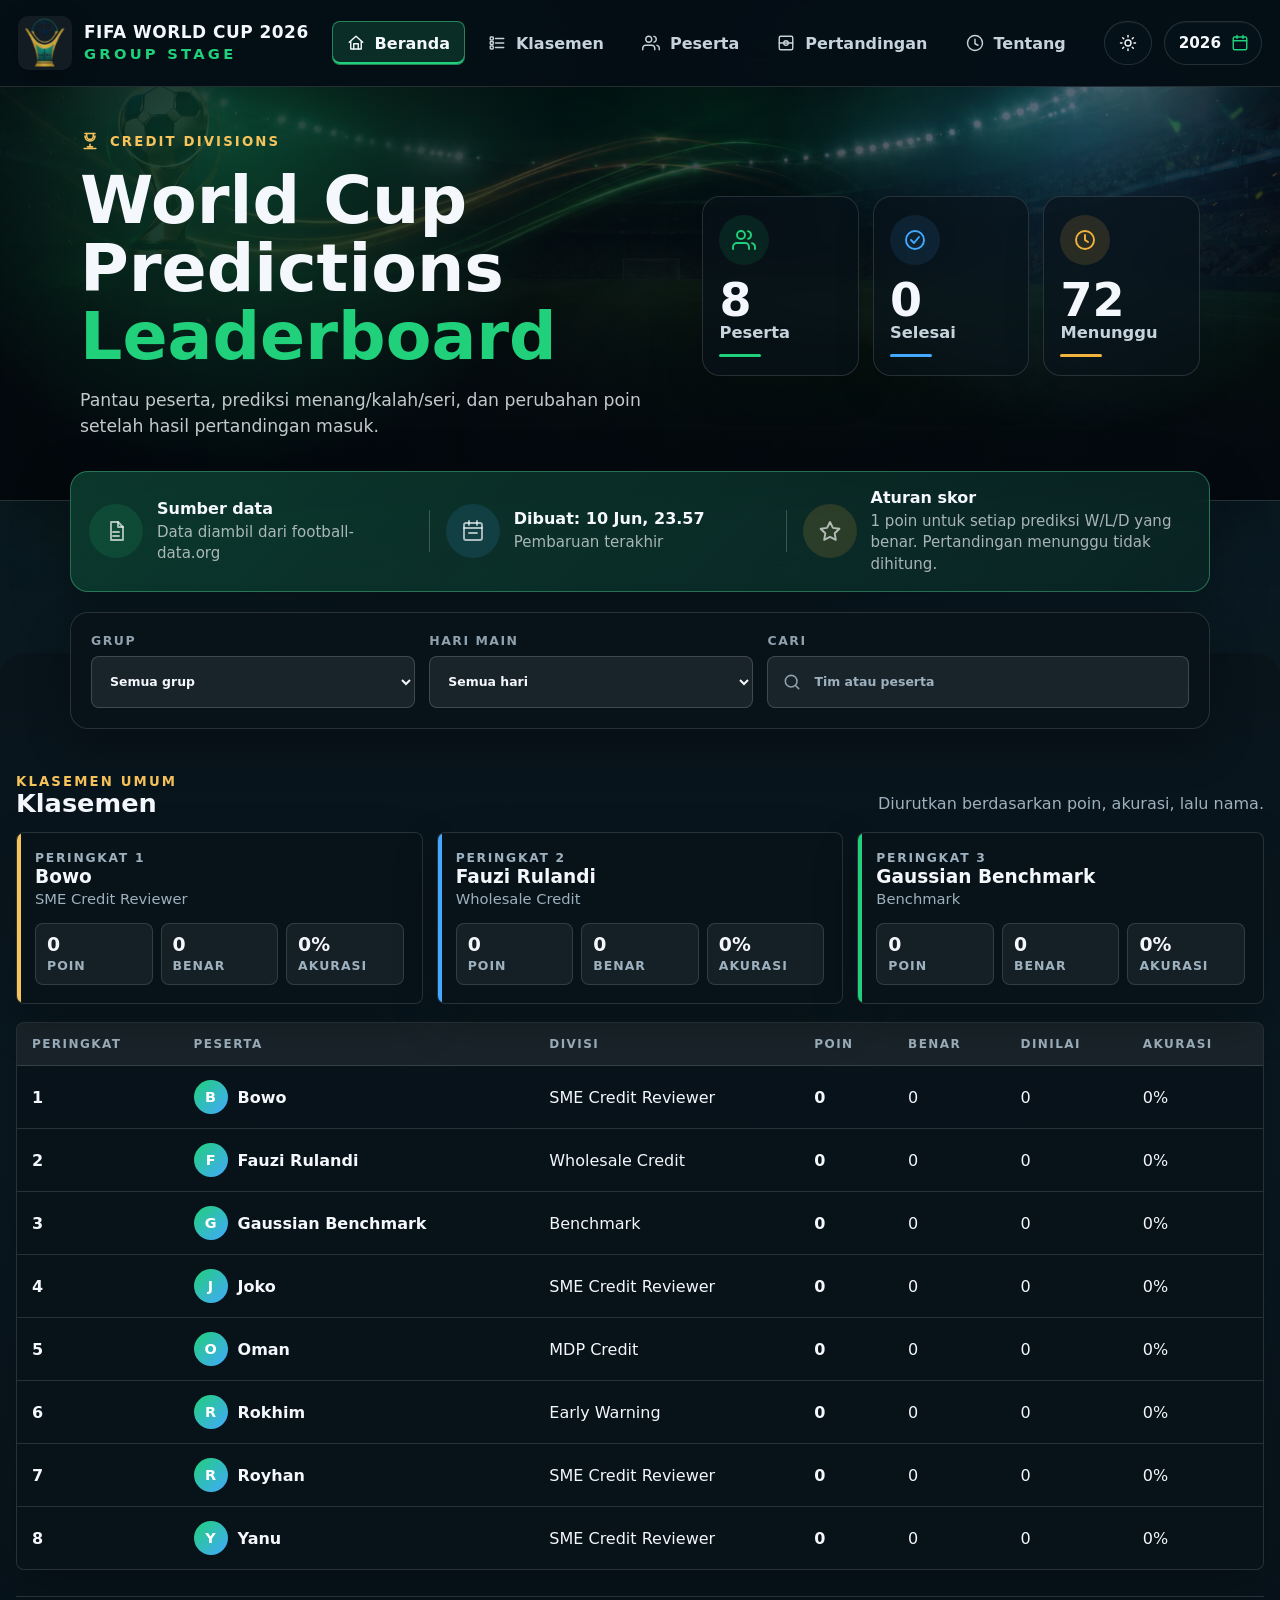
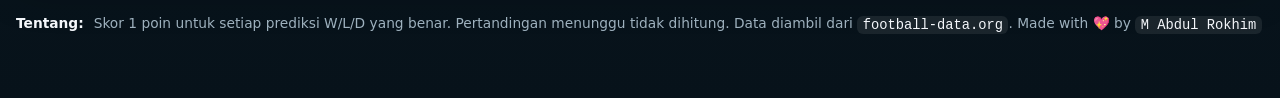
==== site/index.html @ 7487f223 "Feat: update text keterangan di webpage" ====
<!doctype html>
<html lang="id">

<head>
  <meta charset="utf-8">
  <meta name="viewport" content="width=device-width, initial-scale=1">
  <meta name="color-scheme" content="dark light">
  <title>Credit Divisions World Cup Leaderboard</title>
  <link rel="stylesheet" href="styles.css">
  <link rel="icon" type="image/png" href="assets/logo-cropped.png">
  <link rel="apple-touch-icon" href="assets/logo-cropped.png">
  <script src="data/site-data.js"></script>
  <script src="app.js" defer></script>
</head>

<body data-theme="dark">
  <div class="app-shell">
    <header class="site-header">
      <div class="topbar">
        <a class="brand" href="#beranda" data-nav="beranda" aria-label="Beranda Credit Divisions World Cup">
          <img src="assets/logo-cropped.png" alt="Credit Divisions World Cup">
          <span>
            <strong>FIFA World Cup 2026</strong>
            <small>Group Stage</small>
          </span>
        </a>

        <nav class="primary-nav" id="primaryNav" aria-label="Navigasi utama">
          <button class="nav-button" type="button" data-nav="beranda">
            <span class="nav-icon" aria-hidden="true">
              <svg viewBox="0 0 24 24" fill="none" stroke="currentColor" stroke-width="1.9" stroke-linecap="round"
                stroke-linejoin="round">
                <path d="m3 11 9-8 9 8"></path>
                <path d="M5 10v10h14V10"></path>
                <path d="M9 20v-7h6v7"></path>
              </svg>
            </span>
            <span>Beranda</span>
          </button>
          <button class="nav-button" type="button" data-nav="leaderboard">
            <span class="nav-icon" aria-hidden="true">
              <svg viewBox="0 0 24 24" fill="none" stroke="currentColor" stroke-width="1.9" stroke-linecap="round"
                stroke-linejoin="round">
                <rect x="3" y="4" width="4" height="4" rx="1"></rect>
                <rect x="3" y="10" width="4" height="4" rx="1"></rect>
                <rect x="3" y="16" width="4" height="4" rx="1"></rect>
                <path d="M10 6h11"></path>
                <path d="M10 12h11"></path>
                <path d="M10 18h11"></path>
              </svg>
            </span>
            <span>Klasemen</span>
          </button>
          <button class="nav-button" type="button" data-nav="participants">
            <span class="nav-icon" aria-hidden="true">
              <svg viewBox="0 0 24 24" fill="none" stroke="currentColor" stroke-width="1.9" stroke-linecap="round"
                stroke-linejoin="round">
                <path d="M17 21v-2a4 4 0 0 0-4-4H5a4 4 0 0 0-4 4v2"></path>
                <circle cx="9" cy="7" r="4"></circle>
                <path d="M23 21v-2a4 4 0 0 0-3-3.87"></path>
                <path d="M16 3.13a4 4 0 0 1 0 7.75"></path>
              </svg>
            </span>
            <span>Peserta</span>
          </button>
          <button class="nav-button" type="button" data-nav="matches">
            <span class="nav-icon" aria-hidden="true">
              <svg viewBox="0 0 24 24" fill="none" stroke="currentColor" stroke-width="1.9" stroke-linecap="round"
                stroke-linejoin="round">
                <rect x="3" y="3" width="18" height="18" rx="2"></rect>
                <path d="M3 12h18"></path>
                <circle cx="12" cy="12" r="3"></circle>
              </svg>
            </span>
            <span>Pertandingan</span>
          </button>
          <button class="nav-button" type="button" data-nav="tentang">
            <span class="nav-icon" aria-hidden="true">
              <svg viewBox="0 0 24 24" fill="none" stroke="currentColor" stroke-width="1.9" stroke-linecap="round"
                stroke-linejoin="round">
                <circle cx="12" cy="12" r="10"></circle>
                <path d="M12 7v6l4 2"></path>
              </svg>
            </span>
            <span>Tentang</span>
          </button>
        </nav>

        <div class="header-actions">
          <button class="menu-toggle" id="menuToggle" type="button" aria-label="Buka menu navigasi"
            aria-controls="primaryNav" aria-expanded="false">
            <span aria-hidden="true"></span>
            <span aria-hidden="true"></span>
            <span aria-hidden="true"></span>
          </button>
          <button class="theme-toggle" id="themeToggle" type="button" aria-label="Ubah tema" aria-pressed="true">
            <span class="theme-icon theme-sun" aria-hidden="true">
              <svg viewBox="0 0 24 24" fill="none" stroke="currentColor" stroke-width="1.9" stroke-linecap="round"
                stroke-linejoin="round">
                <circle cx="12" cy="12" r="4"></circle>
                <path d="M12 2v2"></path>
                <path d="M12 20v2"></path>
                <path d="m4.93 4.93 1.41 1.41"></path>
                <path d="m17.66 17.66 1.41 1.41"></path>
                <path d="M2 12h2"></path>
                <path d="M20 12h2"></path>
                <path d="m6.34 17.66-1.41 1.41"></path>
                <path d="m19.07 4.93-1.41 1.41"></path>
              </svg>
            </span>
            <span class="theme-icon theme-moon" aria-hidden="true">
              <svg viewBox="0 0 24 24" fill="none" stroke="currentColor" stroke-width="1.9" stroke-linecap="round"
                stroke-linejoin="round">
                <path d="M12 3a9 9 0 1 0 9 9 7.5 7.5 0 0 1-9-9Z"></path>
              </svg>
            </span>
          </button>
          <span class="year-pill" aria-label="Tahun kompetisi">
            <strong>2026</strong>
            <svg viewBox="0 0 24 24" fill="none" stroke="currentColor" stroke-width="1.9" stroke-linecap="round"
              stroke-linejoin="round" aria-hidden="true">
              <rect x="3" y="4" width="18" height="17" rx="2"></rect>
              <path d="M8 2v4"></path>
              <path d="M16 2v4"></path>
              <path d="M3 9h18"></path>
            </svg>
          </span>
        </div>
      </div>

      <section class="hero" id="beranda" aria-label="Hero utama">
        <img class="hero-background" src="assets/hero-background.png" alt="" aria-hidden="true">
        <div class="hero-overlay" aria-hidden="true"></div>
        <div class="hero-content">
          <div class="hero-copy">
            <p class="eyebrow">
              <span class="eyebrow-icon" aria-hidden="true">
                <svg viewBox="0 0 24 24" fill="none" stroke="currentColor" stroke-width="1.9" stroke-linecap="round"
                  stroke-linejoin="round">
                  <path d="M6 3h12"></path>
                  <path d="M8 3v3a4 4 0 0 0 8 0V3"></path>
                  <path d="M5 21h14"></path>
                  <path d="M12 16v2"></path>
                  <path d="M9 19h6"></path>
                  <path d="M6 6c0 3 2 6 6 6s6-3 6-6"></path>
                </svg>
              </span>
              Credit Divisions
            </p>
            <h1>
              <span>World Cup</span>
              <span>Predictions</span>
              <em>Leaderboard</em>
            </h1>
            <p class="hero-description">
              Pantau peserta, prediksi menang/kalah/seri, dan perubahan poin setelah hasil pertandingan masuk.
            </p>
          </div>

          <div id="heroStats" class="hero-stats" aria-label="Ringkasan kompetisi"></div>
        </div>
      </section>

      <section class="status-strip" aria-label="Status data">
        <div class="status-item">
          <span class="status-icon status-icon-green" aria-hidden="true">
            <svg viewBox="0 0 24 24" fill="none" stroke="currentColor" stroke-width="1.9" stroke-linecap="round"
              stroke-linejoin="round">
              <path d="M7 3h7l5 5v13H7z"></path>
              <path d="M14 3v5h5"></path>
              <path d="M9 13h6"></path>
              <path d="M9 17h6"></path>
            </svg>
          </span>
          <div>
            <strong>Sumber data</strong>
            <span id="dataMode">Memuat data</span>
          </div>
        </div>
        <div class="status-separator" aria-hidden="true"></div>
        <div class="status-item">
          <span class="status-icon status-icon-blue" aria-hidden="true">
            <svg viewBox="0 0 24 24" fill="none" stroke="currentColor" stroke-width="1.9" stroke-linecap="round"
              stroke-linejoin="round">
              <rect x="3" y="4" width="18" height="17" rx="2"></rect>
              <path d="M8 2v4"></path>
              <path d="M16 2v4"></path>
              <path d="M3 9h18"></path>
              <path d="M8 14h8"></path>
            </svg>
          </span>
          <div>
            <strong id="lastUpdated">Last Updated: -</strong>
            <span>Pembaruan terakhir</span>
          </div>
        </div>
        <div class="status-separator" aria-hidden="true"></div>
        <div class="status-item status-item-wide">
          <span class="status-icon status-icon-gold" aria-hidden="true">
            <svg viewBox="0 0 24 24" fill="none" stroke="currentColor" stroke-width="1.9" stroke-linecap="round"
              stroke-linejoin="round">
              <path d="M12 3l2.9 5.9 6.5.9-4.7 4.5 1.1 6.5L12 17.8 6.2 20.8l1.1-6.5-4.7-4.5 6.5-.9L12 3z"></path>
            </svg>
          </span>
          <div>
            <strong>Aturan skor</strong>
            <span id="scoringNote">1 poin untuk prediksi W/L/D yang benar. Pertandingan menunggu tidak dihitung.</span>
          </div>
        </div>
      </section>

      <section class="toolbar" aria-label="Filter dan pencarian">
        <div class="filter-grid">
          <label class="field">
            <span>Grup</span>
            <select id="groupFilter"></select>
          </label>
          <label class="field">
            <span>Hari Main</span>
            <select id="matchdayFilter"></select>
          </label>
          <label class="field field-search">
            <span>Cari</span>
            <div class="search-input">
              <span class="search-icon" aria-hidden="true">
                <svg viewBox="0 0 24 24" fill="none" stroke="currentColor" stroke-width="1.9" stroke-linecap="round"
                  stroke-linejoin="round">
                  <circle cx="11" cy="11" r="7"></circle>
                  <path d="m20 20-3.5-3.5"></path>
                </svg>
              </span>
              <input id="searchInput" type="search" placeholder="Tim atau peserta">
            </div>
          </label>
        </div>
      </section>
    </header>

    <main class="page-main">
      <section id="leaderboardView" class="view is-visible">
        <div class="section-heading">
          <div>
            <p class="eyebrow">Klasemen umum</p>
            <h2>Klasemen</h2>
          </div>
          <p id="leaderboardContext">Diurutkan berdasarkan poin, akurasi, lalu nama.</p>
        </div>
        <div id="podium" class="podium" aria-label="Top tiga peserta"></div>
        <div class="table-wrap">
          <table>
            <thead>
              <tr>
                <th>Peringkat</th>
                <th>Peserta</th>
                <th>Divisi</th>
                <th>Poin</th>
                <th>Benar</th>
                <th>Dinilai</th>
                <th>Akurasi</th>
              </tr>
            </thead>
            <tbody id="leaderboardBody"></tbody>
          </table>
        </div>
      </section>

      <section id="participantsView" class="view">
        <div class="section-heading">
          <div>
            <p class="eyebrow">Kartu prediksi</p>
            <h2>Detail Peserta</h2>
          </div>
          <p>Buka kartu peserta untuk melihat prediksi setiap pertandingan.</p>
        </div>
        <div id="participantCards" class="participant-grid"></div>
        <div id="participantDetail" class="detail-panel" hidden></div>
      </section>

      <section id="matchesView" class="view">
        <div class="section-heading">
          <div>
            <p class="eyebrow">Ruang pertandingan</p>
            <h2>Hasil Pertandingan</h2>
            <p class="section-note">Catatan prediksi: <strong>W</strong> berarti tim pertama atau tim kandang menang,
              <strong>L</strong> berarti tim kedua atau tim tamu menang, dan <strong>D</strong> berarti seri.
            </p>
          </div>
          <p>Hasil diperbarui setelah jeda 100 menit dari jadwal kick-off. Namun, terdapat delay 10-15 menit dari data
            provider dan pembaruan sistem.</p>
        </div>
        <div id="matchCards" class="match-grid"></div>
      </section>

      <section id="streamView" class="stream-view" hidden>
        <div class="stream-header">
          <p class="eyebrow">Mode streaming</p>
          <h2>Credit Divisions World Cup Leaderboard</h2>
        </div>
        <div id="streamBoard" class="stream-board"></div>
      </section>

      <footer id="aboutSection" class="about-footnote">
        <strong>Tentang:</strong>
        <span>Skor 1 poin untuk setiap prediksi W/L/D yang benar. Pertandingan menunggu tidak dihitung. Data diambil
          dari <code>football-data.org</code>. Made with 💖 by <code> M Abdul Rokhim </code></span>
      </footer>
    </main>
  </div>
</body>

</html>
---- site/styles.css ----
:root {
  --font-sans: "Segoe UI Variable Text", "Segoe UI", "Aptos", system-ui, sans-serif;
  --radius: 8px;
  --radius-lg: 18px;
  --page-bg: #07131b;
  --page-bg-alt: #0d1f27;
  --text: #f4f7fb;
  --text-soft: #c6d3dc;
  --muted: #8ea1ad;
  --surface: rgba(8, 19, 26, 0.78);
  --surface-strong: rgba(6, 18, 25, 0.92);
  --surface-soft: rgba(255, 255, 255, 0.06);
  --surface-light: rgba(255, 255, 255, 0.1);
  --line: rgba(255, 255, 255, 0.13);
  --line-strong: rgba(255, 255, 255, 0.2);
  --shadow: 0 22px 60px rgba(0, 0, 0, 0.28);
  --shadow-soft: 0 14px 38px rgba(0, 0, 0, 0.18);
  --accent: #21d07a;
  --accent-2: #43a8ff;
  --accent-3: #f2b33d;
  --gold: #f7c35b;
  --danger: #ef6a70;
  --success: #21d07a;
  --hero-mask: linear-gradient(180deg, rgba(4, 9, 14, 0.14), rgba(4, 9, 14, 0.8));
  --hero-glow: radial-gradient(circle at 18% 14%, rgba(33, 208, 122, 0.24), transparent 30%), radial-gradient(circle at 84% 12%, rgba(67, 168, 255, 0.18), transparent 26%);
  --content-bg: linear-gradient(180deg, rgba(8, 19, 26, 0.98), rgba(10, 24, 32, 1) 42%, rgba(7, 18, 26, 1));
  --content-text: #f4f7fb;
  --content-muted: #9eb1be;
  --content-panel: rgba(8, 19, 26, 0.94);
  --content-panel-soft: rgba(255, 255, 255, 0.06);
  --content-line: rgba(255, 255, 255, 0.13);
  --content-table-head: rgba(255, 255, 255, 0.07);
  --content-shadow: 0 18px 46px rgba(0, 0, 0, 0.24);
  --content-code-bg: rgba(255, 255, 255, 0.08);
  --correct-bg: rgba(33, 208, 122, 0.13);
  --correct-border: rgba(33, 208, 122, 0.46);
  --wrong-bg: rgba(239, 106, 112, 0.13);
  --wrong-border: rgba(239, 106, 112, 0.44);
  color-scheme: dark;
  font-family: var(--font-sans);
}

body[data-theme="light"] {
  --page-bg: #eef3f6;
  --page-bg-alt: #f8fbfc;
  --text: #10212c;
  --text-soft: #39515f;
  --muted: #68808f;
  --surface: rgba(255, 255, 255, 0.84);
  --surface-strong: rgba(255, 255, 255, 0.94);
  --surface-soft: rgba(8, 19, 26, 0.04);
  --surface-light: rgba(8, 19, 26, 0.06);
  --line: rgba(14, 33, 44, 0.12);
  --line-strong: rgba(14, 33, 44, 0.18);
  --shadow: 0 22px 60px rgba(15, 30, 42, 0.12);
  --shadow-soft: 0 14px 38px rgba(15, 30, 42, 0.1);
  --hero-mask: linear-gradient(180deg, rgba(243, 248, 250, 0.14), rgba(235, 242, 245, 0.74));
  --hero-glow: radial-gradient(circle at 18% 14%, rgba(33, 208, 122, 0.16), transparent 30%), radial-gradient(circle at 84% 12%, rgba(67, 168, 255, 0.14), transparent 26%);
  --content-bg: linear-gradient(180deg, rgba(255, 255, 255, 0.96), rgba(245, 248, 251, 1) 42%, rgba(240, 245, 248, 1));
  --content-text: #10212c;
  --content-muted: #60717e;
  --content-panel: rgba(255, 255, 255, 0.96);
  --content-panel-soft: #f5f8fa;
  --content-line: #dce5ec;
  --content-table-head: #f3f7fa;
  --content-shadow: 0 14px 34px rgba(13, 29, 43, 0.08);
  --content-code-bg: rgba(15, 33, 44, 0.06);
  --correct-bg: rgba(33, 208, 122, 0.11);
  --correct-border: rgba(33, 208, 122, 0.38);
  --wrong-bg: rgba(239, 106, 112, 0.1);
  --wrong-border: rgba(239, 106, 112, 0.34);
  color-scheme: light;
}

*,
*::before,
*::after {
  box-sizing: border-box;
}

html {
  background: var(--page-bg);
  color: var(--text);
  scroll-behavior: smooth;
}

body {
  margin: 0;
  min-width: 320px;
  background:
    radial-gradient(circle at 15% 12%, rgba(33, 208, 122, 0.1), transparent 24%),
    radial-gradient(circle at 83% 16%, rgba(67, 168, 255, 0.08), transparent 24%),
    linear-gradient(180deg, var(--page-bg) 0%, var(--page-bg-alt) 100%);
  color: var(--text);
  font-family: var(--font-sans);
}

button,
input,
select {
  font: inherit;
}

button {
  cursor: pointer;
}

img,
svg {
  display: block;
  max-width: 100%;
}

h1,
h2,
h3,
p {
  margin: 0;
}

strong {
  font-weight: 800;
}

code {
  padding: 0.12rem 0.34rem;
  border-radius: 6px;
  background: var(--surface-soft);
  color: var(--text);
}

button:focus-visible,
input:focus-visible,
select:focus-visible,
a:focus-visible {
  outline: 2px solid var(--accent-2);
  outline-offset: 2px;
}

.app-shell {
  min-height: 100vh;
  overflow-x: clip;
}

.site-header {
  position: relative;
  z-index: 2;
  width: 100%;
  margin: 0;
  padding-top: 0;
}

.page-main {
  position: relative;
  z-index: 1;
  width: min(1260px, calc(100% - 32px));
  margin: 0 auto;
}

.topbar {
  position: sticky;
  top: 0;
  z-index: 20;
  display: grid;
  grid-template-columns: auto minmax(0, 1fr) auto;
  gap: 16px 18px;
  align-items: center;
  width: 100%;
  margin: 0 auto;
  padding: 16px max(18px, calc((100vw - 1260px) / 2));
  border: 0;
  border-bottom: 1px solid var(--line);
  border-radius: 0;
  background: rgba(4, 13, 20, 0.86);
  box-shadow: var(--shadow-soft);
  backdrop-filter: blur(18px);
}

.brand {
  display: inline-flex;
  align-items: center;
  gap: 12px;
  min-width: 0;
  color: var(--text);
  text-decoration: none;
}

.brand img {
  width: 54px;
  height: 54px;
  border-radius: 10px;
  object-fit: contain;
  background: rgba(255, 255, 255, 0.06);
  box-shadow: 0 10px 28px rgba(0, 0, 0, 0.22);
}

.brand span {
  display: grid;
  min-width: 0;
  line-height: 1;
}

.brand strong {
  font-size: 1.06rem;
  letter-spacing: 0.03em;
  text-transform: uppercase;
}

.brand small {
  margin-top: 6px;
  color: var(--accent);
  font-size: 0.92rem;
  font-weight: 700;
  letter-spacing: 0.22em;
  text-transform: uppercase;
}

.primary-nav {
  display: inline-flex;
  justify-content: center;
  gap: 8px;
  min-width: 0;
  padding: 2px;
}

.menu-toggle {
  display: none;
  align-items: center;
  justify-content: center;
  width: 44px;
  min-height: 44px;
  padding: 0;
  border: 1px solid var(--line);
  border-radius: 999px;
  color: var(--text);
  background: color-mix(in srgb, var(--surface) 90%, transparent);
  box-shadow: inset 0 1px 0 rgba(255, 255, 255, 0.04);
}

.menu-toggle span {
  position: absolute;
  width: 18px;
  height: 2px;
  border-radius: 999px;
  background: currentColor;
  transition: transform 0.18s ease, opacity 0.18s ease;
}

.menu-toggle span:nth-child(1) {
  transform: translateY(-6px);
}

.menu-toggle span:nth-child(3) {
  transform: translateY(6px);
}

body.nav-is-open .menu-toggle span:nth-child(1) {
  transform: rotate(45deg);
}

body.nav-is-open .menu-toggle span:nth-child(2) {
  opacity: 0;
}

body.nav-is-open .menu-toggle span:nth-child(3) {
  transform: rotate(-45deg);
}

.nav-button {
  display: inline-flex;
  align-items: center;
  gap: 10px;
  min-height: 44px;
  padding: 0 14px;
  border: 1px solid transparent;
  border-radius: var(--radius);
  color: var(--text-soft);
  background: transparent;
  font-weight: 700;
  white-space: nowrap;
  transition:
    color 0.18s ease,
    background-color 0.18s ease,
    border-color 0.18s ease,
    transform 0.18s ease;
}

.nav-button:hover,
.nav-button:focus-visible {
  color: var(--text);
  background: var(--surface-soft);
  border-color: var(--line);
  transform: translateY(-1px);
}

.nav-button.is-active {
  color: var(--text);
  background: color-mix(in srgb, var(--accent) 15%, var(--surface));
  border-color: color-mix(in srgb, var(--accent) 44%, var(--line));
  box-shadow: inset 0 -2px 0 0 var(--accent);
}

.nav-icon {
  width: 18px;
  height: 18px;
  flex: 0 0 auto;
}

.header-actions {
  display: inline-flex;
  align-items: center;
  gap: 12px;
  justify-self: end;
}

.theme-toggle,
.year-pill {
  display: inline-flex;
  align-items: center;
  gap: 10px;
  min-height: 44px;
  padding: 0 14px;
  border: 1px solid var(--line);
  border-radius: 999px;
  color: var(--text);
  background: color-mix(in srgb, var(--surface) 90%, transparent);
  box-shadow: inset 0 1px 0 rgba(255, 255, 255, 0.04);
}

.theme-toggle {
  width: 48px;
  justify-content: center;
  padding: 0;
}

.theme-icon {
  display: inline-flex;
  width: 18px;
  height: 18px;
}

body[data-theme="dark"] .theme-sun,
body[data-theme="light"] .theme-moon {
  opacity: 1;
}

body[data-theme="dark"] .theme-moon,
body[data-theme="light"] .theme-sun {
  display: none;
}

.year-pill {
  padding-right: 12px;
  font-size: 0.95rem;
  font-weight: 700;
}

.year-pill svg {
  width: 18px;
  height: 18px;
  color: var(--accent);
}

.hero {
  position: relative;
  overflow: clip;
  margin-top: 0;
  border: 0;
  border-bottom: 1px solid var(--line);
  border-radius: 0;
  background:
    linear-gradient(135deg, rgba(5, 14, 19, 0.72), rgba(5, 14, 19, 0.28)),
    linear-gradient(180deg, rgba(4, 10, 14, 0.06), rgba(4, 10, 14, 0.68));
  box-shadow: var(--shadow);
}

.hero-background {
  position: absolute;
  inset: 0;
  width: 100%;
  height: 100%;
  object-fit: cover;
  object-position: center center;
  opacity: 0.92;
  filter: saturate(1.04) contrast(1.02) brightness(0.78);
}

body[data-theme="light"] .hero-background {
  filter: saturate(0.95) contrast(0.92) brightness(1.08);
}

.hero-overlay {
  position: absolute;
  inset: 0;
  background:
    var(--hero-glow),
    linear-gradient(90deg, rgba(2, 8, 12, 0.88) 0%, rgba(2, 8, 12, 0.55) 42%, rgba(2, 8, 12, 0.26) 100%),
    var(--hero-mask);
}

body[data-theme="light"] .hero-overlay {
  background:
    var(--hero-glow),
    linear-gradient(90deg, rgba(246, 250, 252, 0.92) 0%, rgba(246, 250, 252, 0.64) 42%, rgba(246, 250, 252, 0.28) 100%),
    var(--hero-mask);
}

.hero-content {
  position: relative;
  z-index: 1;
  display: grid;
  grid-template-columns: minmax(0, 1fr) minmax(390px, 0.86fr);
  gap: 30px 44px;
  align-items: center;
  width: min(1120px, calc(100% - 40px));
  margin: 0 auto;
  padding: 44px 0 60px;
  min-height: 408px;
}

.hero-copy {
  display: grid;
  gap: 18px;
  min-width: 0;
}

.eyebrow {
  display: inline-flex;
  align-items: center;
  gap: 10px;
  width: fit-content;
  color: var(--gold);
  font-size: 0.83rem;
  font-weight: 800;
  letter-spacing: 0.16em;
  text-transform: uppercase;
}

.eyebrow-icon {
  display: inline-flex;
  width: 20px;
  height: 20px;
}

.hero-copy h1 {
  display: grid;
  gap: 4px;
  max-width: 650px;
  font-size: clamp(3rem, 5.2vw, 4.8rem);
  line-height: 0.96;
  letter-spacing: 0;
}

.hero-copy h1 span {
  display: block;
}

.hero-copy h1 em {
  font-style: normal;
  color: var(--accent);
}

.hero-description {
  max-width: 640px;
  color: color-mix(in srgb, var(--text) 80%, transparent);
  font-size: clamp(1rem, 1.4vw, 1.08rem);
  line-height: 1.55;
}

.hero-stats {
  display: grid;
  grid-template-columns: repeat(3, minmax(0, 1fr));
  gap: 14px;
  align-self: center;
  min-width: 0;
}

.hero-stat {
  display: grid;
  gap: 12px;
  min-width: 0;
  min-height: 154px;
  padding: 18px 16px;
  border: 1px solid var(--line);
  border-radius: var(--radius-lg);
  background: color-mix(in srgb, var(--surface) 86%, transparent);
  box-shadow: var(--shadow-soft);
  backdrop-filter: blur(16px);
}

.hero-stat-icon {
  display: inline-flex;
  align-items: center;
  justify-content: center;
  width: 50px;
  height: 50px;
  border-radius: 999px;
  background: rgba(255, 255, 255, 0.06);
}

.hero-stat-icon svg {
  width: 24px;
  height: 24px;
}

.hero-stat:nth-child(1) .hero-stat-icon {
  color: var(--accent);
  background: rgba(33, 208, 122, 0.1);
}

.hero-stat:nth-child(2) .hero-stat-icon {
  color: var(--accent-2);
  background: rgba(67, 168, 255, 0.1);
}

.hero-stat:nth-child(3) .hero-stat-icon {
  color: var(--accent-3);
  background: rgba(242, 179, 61, 0.14);
}

.hero-stat-value {
  display: block;
  font-size: clamp(2.25rem, 3.6vw, 3.6rem);
  line-height: 1;
  font-weight: 900;
}

.hero-stat-label {
  color: var(--text-soft);
  font-size: 1.02rem;
  font-weight: 700;
}

.hero-stat-bar {
  align-self: end;
  width: 42px;
  height: 3px;
  border-radius: 999px;
}

.status-strip {
  position: relative;
  z-index: 2;
  display: grid;
  grid-template-columns: minmax(0, 1fr) auto minmax(0, 1fr) auto minmax(0, 1.2fr);
  gap: 16px;
  align-items: center;
  width: min(1140px, calc(100% - 48px));
  margin: -30px auto 0;
  padding: 16px 18px;
  border: 1px solid color-mix(in srgb, var(--accent) 30%, var(--line));
  border-radius: var(--radius-lg);
  background:
    linear-gradient(135deg, color-mix(in srgb, var(--accent) 20%, var(--surface-strong)), color-mix(in srgb, var(--page-bg) 68%, var(--accent) 8%));
  box-shadow: var(--shadow);
  backdrop-filter: blur(18px);
}

.status-item {
  display: flex;
  align-items: center;
  gap: 14px;
  min-width: 0;
}

.status-item div {
  display: grid;
  gap: 4px;
  min-width: 0;
}

.status-item strong {
  font-size: 1rem;
  line-height: 1.2;
}

.status-item span {
  color: color-mix(in srgb, var(--text) 68%, transparent);
  font-size: 0.94rem;
  line-height: 1.4;
}

.status-item-wide span {
  max-width: 100%;
}

.status-separator {
  width: 1px;
  height: 42px;
  background: var(--line-strong);
}

.status-icon {
  display: inline-flex;
  align-items: center;
  justify-content: center;
  width: 54px;
  height: 54px;
  flex: 0 0 auto;
  border-radius: 999px;
}

.status-icon svg {
  width: 24px;
  height: 24px;
}

.status-icon-green {
  color: var(--accent);
  background: rgba(33, 208, 122, 0.12);
}

.status-icon-blue {
  color: var(--accent-2);
  background: rgba(67, 168, 255, 0.12);
}

.status-icon-gold {
  color: var(--accent-3);
  background: rgba(242, 179, 61, 0.14);
}

.toolbar {
  position: relative;
  z-index: 3;
  width: min(1140px, calc(100% - 48px));
  margin: 20px auto 0;
  padding: 20px;
  border: 1px solid var(--content-line);
  border-radius: var(--radius-lg);
  color: var(--content-text);
  background: var(--content-panel);
  box-shadow: var(--content-shadow);
}

.filter-grid {
  display: grid;
  grid-template-columns: 1fr 1fr minmax(260px, 1.3fr);
  gap: 14px;
  align-items: end;
}

.field {
  display: grid;
  gap: 8px;
  min-width: 0;
  color: var(--muted);
  font-size: 0.78rem;
  font-weight: 800;
  letter-spacing: 0.12em;
  text-transform: uppercase;
}

.field select,
.field input {
  width: 100%;
  min-width: 0;
  min-height: 52px;
  border: 1px solid var(--content-line);
  border-radius: var(--radius);
  color: var(--content-text);
  background: var(--content-panel-soft);
}

.field select option {
  color: var(--content-text);
  background: var(--content-panel);
}

.field input::placeholder {
  color: var(--content-muted);
  opacity: 0.9;
}

body[data-theme="dark"] .field select,
body[data-theme="dark"] .field input {
  color: #f4f7fb;
  background: rgba(255, 255, 255, 0.075);
  border-color: rgba(255, 255, 255, 0.17);
}

body[data-theme="dark"] .field-search .search-input {
  color: #f4f7fb;
  background: rgba(255, 255, 255, 0.075);
  border-color: rgba(255, 255, 255, 0.17);
}

body[data-theme="dark"] .field select option {
  color: #f4f7fb;
  background: #0b1821;
}

body[data-theme="dark"] .field input::placeholder {
  color: #9eb1be;
}

.field select {
  padding: 0 14px;
}

.field-search .search-input {
  display: grid;
  grid-template-columns: 20px minmax(0, 1fr);
  gap: 12px;
  align-items: center;
  height: 52px;
  padding: 0 14px;
  border: 1px solid var(--content-line);
  border-radius: var(--radius);
  color: var(--content-text);
  background: var(--content-panel-soft);
}

.field-search input {
  width: 100%;
  height: 100%;
  min-width: 0;
  min-height: 0;
  padding: 0;
  border: 0;
  border-radius: 0;
  color: inherit;
  background: transparent;
  line-height: 1.2;
  appearance: none;
  -webkit-appearance: none;
}

body[data-theme="dark"] .field-search input,
body[data-theme="light"] .field-search input {
  border-color: transparent;
  background: transparent;
}

.field-search input::-webkit-search-decoration,
.field-search input::-webkit-search-cancel-button,
.field-search input::-webkit-search-results-button,
.field-search input::-webkit-search-results-decoration {
  display: none;
}

.field-search input::placeholder {
  color: var(--content-muted);
  opacity: 1;
}

.field-search input:focus-visible {
  outline: 0;
}

.field-search .search-input:focus-within {
  outline: 2px solid var(--accent-2);
  outline-offset: 2px;
}

.search-icon {
  display: inline-flex;
  width: 20px;
  height: 20px;
  color: var(--muted);
}

.page-main {
  padding: 22px 0 64px;
}

.page-main::before {
  content: "";
  position: absolute;
  z-index: -1;
  inset: -76px calc((100vw - 100%) / -2) 0;
  min-height: calc(100% + 76px);
  border-radius: 24px 24px 0 0;
  background: var(--content-bg);
}

.site-error {
  display: grid;
  gap: 6px;
  margin-bottom: 16px;
  padding: 14px 16px;
  border: 1px solid rgba(239, 106, 112, 0.28);
  border-radius: var(--radius);
  color: #7f1d1d;
  background: #fff1f2;
}

.site-error span {
  color: #9f1239;
  line-height: 1.45;
}

.view,
.stream-view {
  margin-top: 20px;
}

.view {
  display: none;
}

.view.is-visible {
  display: block;
}

.section-heading {
  display: flex;
  align-items: end;
  justify-content: space-between;
  gap: 18px;
  margin-bottom: 16px;
}

.section-heading h2 {
  font-size: clamp(1.5rem, 2vw, 1.9rem);
  line-height: 1.05;
}

.section-heading p:not(.eyebrow),
.section-note {
  max-width: 500px;
  color: var(--muted);
  line-height: 1.5;
}

.page-main {
  color: var(--content-text);
}

body[data-theme="light"] .page-main .eyebrow {
  color: #b98409;
}

.page-main .section-heading p:not(.eyebrow),
.page-main .section-note,
.page-main .meta,
.page-main .metric span,
.page-main th,
.page-main .rank-label,
.page-main .stream-row span {
  color: var(--content-muted);
}

.section-note {
  margin-top: 8px;
  font-size: 0.92rem;
}

.podium {
  display: grid;
  grid-template-columns: repeat(3, minmax(0, 1fr));
  gap: 14px;
  margin-bottom: 18px;
}

.podium-card,
.participant-card,
.match-card,
.detail-panel {
  border: 1px solid var(--line);
  border-radius: var(--radius);
  background: color-mix(in srgb, var(--surface-strong) 92%, transparent);
  box-shadow: var(--shadow-soft);
}

body[data-theme="dark"] .page-main .podium-card,
body[data-theme="dark"] .page-main .participant-card,
body[data-theme="dark"] .page-main .match-card,
body[data-theme="dark"] .page-main .detail-panel,
body[data-theme="dark"] .page-main .table-wrap,
body[data-theme="light"] .page-main .podium-card,
body[data-theme="light"] .page-main .participant-card,
body[data-theme="light"] .page-main .match-card,
body[data-theme="light"] .page-main .detail-panel,
body[data-theme="light"] .page-main .table-wrap {
  border-color: var(--content-line);
  background: var(--content-panel);
  box-shadow: var(--content-shadow);
}

.podium-card {
  position: relative;
  overflow: hidden;
  min-height: 172px;
  padding: 18px;
}

.podium-card::before {
  content: "";
  position: absolute;
  inset: 0 auto 0 0;
  width: 4px;
  background: var(--accent-2);
}

.podium-card.rank-1::before {
  background: var(--gold);
}

.podium-card.rank-2::before {
  background: var(--accent-2);
}

.podium-card.rank-3::before {
  background: var(--accent);
}

.rank-label {
  color: var(--muted);
  font-size: 0.77rem;
  font-weight: 800;
  letter-spacing: 0.14em;
  text-transform: uppercase;
}

.podium-card h3,
.participant-card h3 {
  font-size: 1.16rem;
  line-height: 1.25;
}

.meta {
  color: var(--muted);
  font-size: 0.92rem;
  line-height: 1.4;
}

.metric-row {
  display: flex;
  flex-wrap: wrap;
  gap: 8px;
  margin-top: 14px;
}

.metric {
  flex: 1 1 92px;
  min-width: min(92px, 100%);
  padding: 10px 11px;
  border: 1px solid var(--line);
  border-radius: var(--radius);
  background: var(--surface-soft);
}

body[data-theme="dark"] .page-main .metric,
body[data-theme="dark"] .page-main .prediction-item,
body[data-theme="dark"] .page-main .status-chip,
body[data-theme="light"] .page-main .metric,
body[data-theme="light"] .page-main .prediction-item,
body[data-theme="light"] .page-main .status-chip {
  border-color: var(--content-line);
  color: var(--content-text);
  background: var(--content-panel-soft);
}

.metric strong {
  display: block;
  font-size: 1.18rem;
  line-height: 1.1;
}

.metric span {
  color: var(--muted);
  font-size: 0.78rem;
  font-weight: 800;
  letter-spacing: 0.08em;
  text-transform: uppercase;
}

.table-wrap {
  overflow-x: auto;
  border: 1px solid var(--line);
  border-radius: var(--radius);
  background: color-mix(in srgb, var(--surface-strong) 92%, transparent);
  box-shadow: var(--shadow-soft);
}

table {
  width: 100%;
  min-width: 840px;
  border-collapse: collapse;
}

th,
td {
  padding: 14px 15px;
  border-bottom: 1px solid var(--line);
  text-align: left;
}

th {
  color: var(--muted);
  background: color-mix(in srgb, var(--surface-soft) 88%, transparent);
  font-size: 0.75rem;
  font-weight: 800;
  letter-spacing: 0.12em;
  text-transform: uppercase;
}

body[data-theme="dark"] .page-main th,
body[data-theme="light"] .page-main th {
  background: var(--content-table-head);
}

tbody tr:hover {
  background: color-mix(in srgb, var(--accent) 6%, transparent);
}

tr:last-child td {
  border-bottom: 0;
}

.participant-name {
  display: flex;
  align-items: center;
  gap: 10px;
  min-width: 0;
  font-weight: 800;
}

.badge {
  display: inline-grid;
  place-items: center;
  width: 34px;
  height: 34px;
  flex: 0 0 auto;
  border-radius: 999px;
  color: #fff;
  background: linear-gradient(135deg, var(--accent), var(--accent-2));
  font-size: 0.9rem;
  font-weight: 900;
}

.participant-grid,
.match-grid {
  display: grid;
  grid-template-columns: repeat(auto-fit, minmax(260px, 1fr));
  gap: 14px;
}

.participant-card,
.match-card {
  padding: 16px;
}

.participant-card {
  display: grid;
  gap: 10px;
}

.participant-card button {
  width: 100%;
  min-height: 44px;
  border: 0;
  border-radius: var(--radius);
  color: #fff;
  background: linear-gradient(135deg, var(--accent), color-mix(in srgb, var(--accent-2) 70%, #1d79cc));
  font-weight: 800;
}

.participant-card button:hover,
.participant-card button:focus-visible {
  filter: brightness(1.05);
}

.detail-panel {
  margin-top: 16px;
  padding: 16px;
}

.detail-actions {
  display: flex;
  align-items: center;
  gap: 12px;
}

.close-detail {
  min-height: 40px;
  padding: 0 14px;
  border: 1px solid var(--line);
  border-radius: var(--radius);
  color: var(--text);
  background: var(--surface-soft);
  font-weight: 800;
}

body[data-theme="dark"] .page-main .close-detail {
  color: var(--content-text);
  background: var(--content-panel-soft);
}

.close-detail:hover,
.close-detail:focus-visible {
  border-color: var(--accent);
  color: var(--text);
}

.prediction-list {
  display: grid;
  grid-template-columns: repeat(auto-fit, minmax(240px, 1fr));
  gap: 10px;
  margin-top: 14px;
}

.prediction-item {
  display: grid;
  gap: 10px;
  padding: 12px;
  border: 1px solid var(--line);
  border-radius: var(--radius);
  background: var(--surface-soft);
}

.prediction-item strong {
  font-size: 1rem;
  line-height: 1.35;
}

.prediction-chip,
.status-chip {
  display: inline-flex;
  align-items: center;
  justify-content: center;
  min-height: 28px;
  min-width: 36px;
  padding: 4px 10px;
  border-radius: 999px;
  font-size: 0.78rem;
  font-weight: 900;
}

.prediction-chip {
  color: #fff;
  background: var(--accent-2);
}

.status-chip {
  color: var(--text);
  background: var(--surface-light);
}

.status-chip.final {
  color: #fff;
  background: var(--accent);
}

body[data-theme="dark"] .page-main .match-card .status-chip.final,
body[data-theme="light"] .page-main .match-card .status-chip.final {
  border-color: rgba(33, 208, 122, 0.52);
  color: #ffffff;
  background: #21d07a;
}

.outcome-correct {
  border-color: var(--correct-border);
  background: var(--correct-bg);
}

.outcome-wrong {
  border-color: var(--wrong-border);
  background: var(--wrong-bg);
}

body[data-theme="dark"] .page-main .prediction-item.outcome-correct,
body[data-theme="light"] .page-main .prediction-item.outcome-correct {
  border-color: var(--correct-border);
  background: var(--correct-bg);
}

body[data-theme="dark"] .page-main .prediction-item.outcome-wrong,
body[data-theme="light"] .page-main .prediction-item.outcome-wrong {
  border-color: var(--wrong-border);
  background: var(--wrong-bg);
}

.match-card {
  display: grid;
  gap: 14px;
}

.match-card header {
  display: flex;
  justify-content: space-between;
  align-items: center;
  gap: 10px;
}

.teams {
  display: grid;
  gap: 8px;
  min-width: 0;
  font-weight: 800;
}

.teams span {
  display: flex;
  align-items: center;
  gap: 8px;
  line-height: 1.15;
}

.team-is-winner {
  color: var(--accent);
}

.team-is-winner::before {
  content: "🏆";
  font-size: 1.1rem;
  line-height: 1;
}

.team-is-loser {
  color: color-mix(in srgb, var(--text) 75%, transparent);
}

.team-is-draw {
  color: var(--text);
}

body[data-theme="dark"] .page-main .team-is-draw {
  color: var(--content-text);
}

.scoreline {
  color: var(--danger);
  font-size: clamp(1.5rem, 2vw, 2rem);
  font-weight: 900;
}

.meta small {
  color: inherit;
}

.match-predictions {
  padding-top: 12px;
  border-top: 1px solid var(--line);
}

.match-predictions h3 {
  margin-bottom: 10px;
  color: var(--muted);
  font-size: 0.75rem;
  letter-spacing: 0.14em;
  text-transform: uppercase;
}

.match-predictions ul {
  display: grid;
  gap: 8px;
  margin: 0;
  padding: 0;
  list-style: none;
}

.match-predictions li {
  display: flex;
  align-items: center;
  justify-content: space-between;
  gap: 12px;
  min-height: 28px;
  color: var(--text-soft);
  font-size: 0.88rem;
}

.match-predictions li.is-final {
  color: var(--muted);
}

.stream-view {
  padding: 20px 0 0;
}

.stream-header {
  display: flex;
  align-items: end;
  justify-content: space-between;
  gap: 16px;
  margin-bottom: 16px;
}

.stream-header h2 {
  font-size: clamp(1.7rem, 3vw, 2.9rem);
  line-height: 1.05;
}

.stream-board {
  display: grid;
  gap: 10px;
}

.stream-row {
  display: grid;
  grid-template-columns: minmax(56px, 80px) minmax(0, 1fr) minmax(96px, 160px) minmax(80px, 120px);
  gap: 14px;
  align-items: center;
  min-height: 74px;
  padding: 14px 16px;
  border: 1px solid var(--line);
  border-radius: var(--radius);
  background: color-mix(in srgb, var(--surface-strong) 92%, transparent);
  box-shadow: var(--shadow-soft);
}

.stream-row strong {
  font-size: 1.8rem;
  line-height: 1;
}

.stream-row span {
  color: var(--muted);
  font-weight: 700;
}

.about-footnote {
  display: flex;
  flex-wrap: wrap;
  gap: 6px 10px;
  margin-top: 26px;
  padding-top: 16px;
  border-top: 1px solid var(--content-line);
  color: var(--content-muted);
  font-size: 0.86rem;
  line-height: 1.5;
}

.about-footnote strong {
  color: var(--content-text);
}

.about-footnote code {
  color: var(--content-text);
  background: var(--content-code-bg);
}

body.stream .site-header {
  display: none;
}

body.stream .page-main {
  width: 100%;
  padding: 0;
}

body.stream .view,
body.stream .about-footnote {
  display: none;
}

body.stream .stream-view {
  display: block;
  width: min(1260px, calc(100% - 32px));
  margin: 0 auto;
  padding-top: 20px;
}

body.stream {
  background:
    radial-gradient(circle at 16% 12%, rgba(33, 208, 122, 0.12), transparent 24%),
    radial-gradient(circle at 82% 16%, rgba(67, 168, 255, 0.08), transparent 24%),
    linear-gradient(180deg, var(--page-bg) 0%, var(--page-bg-alt) 100%);
}

@media (max-width: 1100px) {
  .topbar {
    grid-template-columns: minmax(0, 1fr) auto;
    position: sticky;
  }

  .primary-nav {
    position: absolute;
    top: calc(100% + 10px);
    right: max(18px, calc((100vw - 1260px) / 2));
    z-index: 25;
    display: none;
    width: min(320px, calc(100vw - 32px));
    padding: 10px;
    border: 1px solid var(--line);
    border-radius: var(--radius-lg);
    background: rgba(4, 13, 20, 0.96);
    box-shadow: var(--shadow);
    backdrop-filter: blur(18px);
  }

  body.nav-is-open .primary-nav {
    display: grid;
    gap: 6px;
  }

  .menu-toggle {
    position: relative;
    display: inline-flex;
  }

  .nav-button {
    justify-content: flex-start;
    width: 100%;
    min-height: 48px;
    padding: 0 12px;
  }

  .header-actions {
    justify-self: end;
  }

  .hero-content {
    grid-template-columns: 1fr;
    min-height: auto;
    padding: 32px 0 48px;
  }

  .hero-copy h1 {
    font-size: clamp(2.4rem, 8vw, 4.3rem);
  }

  .hero-stats {
    grid-template-columns: repeat(3, minmax(0, 1fr));
  }
}

@media (max-width: 860px) {
  .page-main {
    width: min(100% - 24px, 1260px);
  }

  .status-strip {
    grid-template-columns: 1fr;
    gap: 14px;
    margin-top: -18px;
  }

  .status-separator {
    display: none;
  }

  .filter-grid {
    grid-template-columns: 1fr;
  }

  .section-heading,
  .stream-header {
    align-items: flex-start;
    flex-direction: column;
  }

  .podium {
    grid-template-columns: 1fr;
  }

  .stream-row {
    grid-template-columns: 56px minmax(0, 1fr);
  }

  .stream-row strong:nth-of-type(2),
  .stream-row span {
    grid-column: 2;
  }
}

@media (max-width: 620px) {
  .topbar {
    gap: 12px;
    padding: 12px;
  }

  .brand img {
    width: 46px;
    height: 46px;
  }

  .brand strong {
    font-size: 0.98rem;
  }

  .brand small {
    font-size: 0.78rem;
    letter-spacing: 0.18em;
  }

  .nav-button {
    min-height: 46px;
  }

  .menu-toggle,
  .theme-toggle,
  .year-pill {
    min-height: 42px;
  }

  .hero {
    margin-top: 12px;
  }

  .hero-content {
    gap: 18px;
    padding: 18px 0 20px;
  }

  .hero-stats {
    grid-template-columns: 1fr;
  }

  .hero-stat {
    min-height: auto;
  }

  .section-heading p:not(.eyebrow),
  .section-note {
    max-width: none;
  }

  .participant-grid,
  .match-grid,
  .prediction-list {
    grid-template-columns: 1fr;
  }

  .detail-actions {
    align-items: flex-start;
    flex-direction: column;
  }

  .close-detail {
    width: 100%;
  }

  .stream-view {
    width: min(100% - 24px, 1260px);
  }
}

@media (max-width: 460px) {
  .header-actions {
    gap: 8px;
  }

  .nav-button {
    gap: 8px;
    font-size: 0.86rem;
  }

  .nav-icon {
    width: 16px;
    height: 16px;
  }

  .hero-copy h1 {
    font-size: clamp(2.1rem, 10vw, 3rem);
  }

  .hero-description {
    font-size: 0.98rem;
  }

  .status-strip,
  .toolbar,
  .view,
  .detail-panel {
    padding: 14px;
  }

  th,
  td {
    padding: 12px 13px;
  }

  .table-wrap {
    margin-inline: -2px;
  }
}
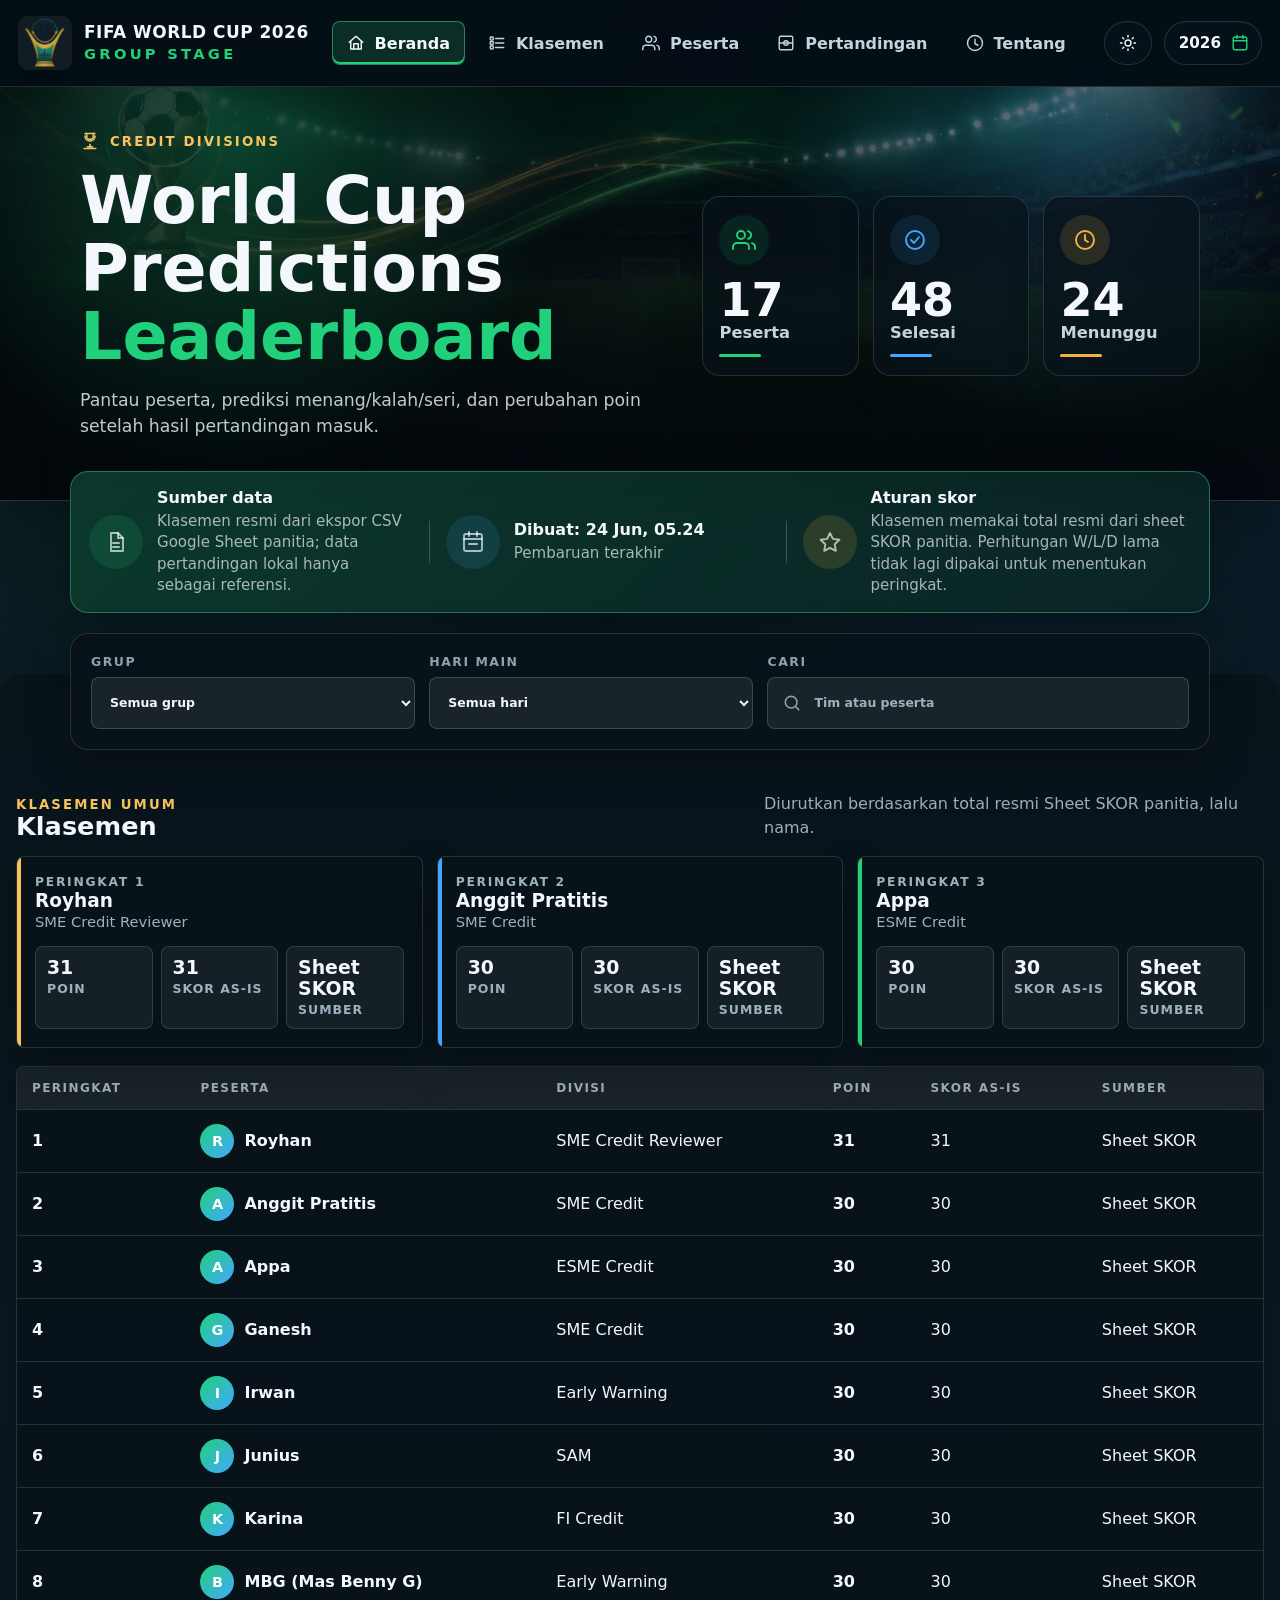
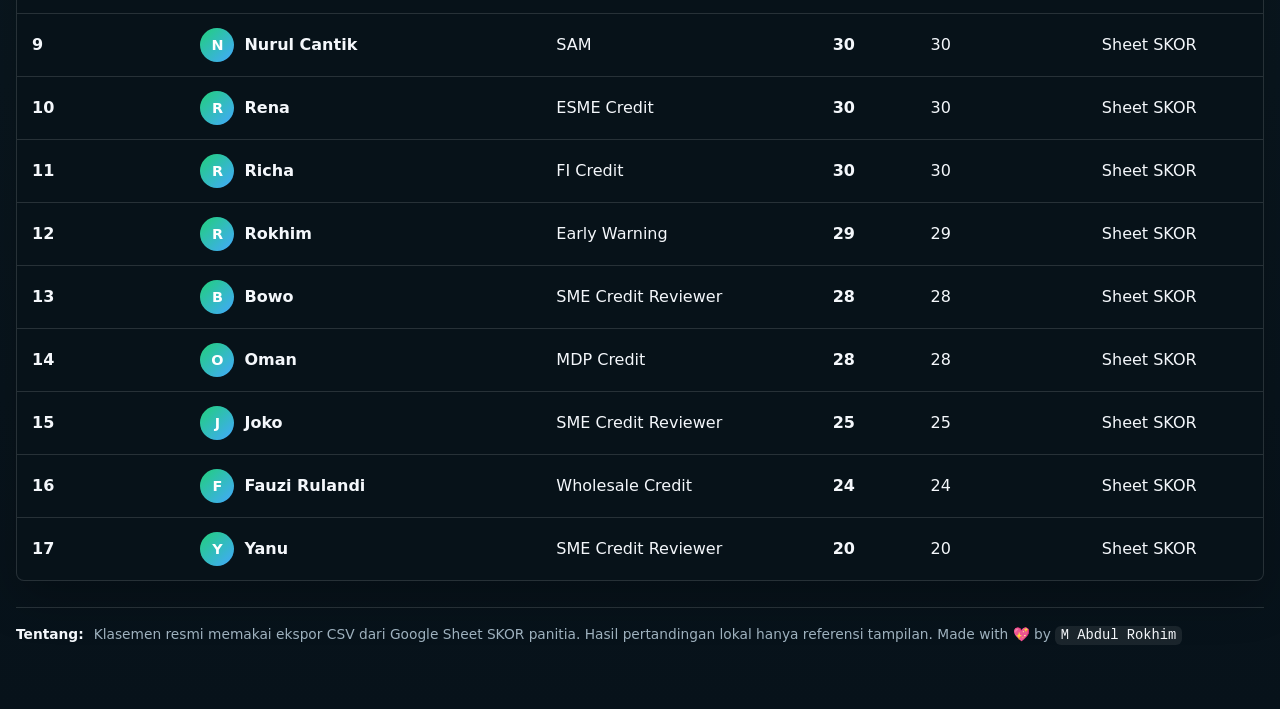
==== commit 102cee10: "Use official Google Sheet standings" ====
--- a/site/index.html
+++ b/site/index.html
@@ -254,9 +254,8 @@
                 <th>Peserta</th>
                 <th>Divisi</th>
                 <th>Poin</th>
-                <th>Benar</th>
-                <th>Dinilai</th>
-                <th>Akurasi</th>
+                <th>Skor as-is</th>
+                <th>Sumber</th>
               </tr>
             </thead>
             <tbody id="leaderboardBody"></tbody>
@@ -272,6 +271,12 @@
           </div>
           <p>Buka kartu peserta untuk melihat prediksi setiap pertandingan.</p>
         </div>
+        <div class="official-score-alert" role="alert">
+          <strong>Perhatian sumber skor:</strong> tabel klasemen memakai total resmi dari Google Sheet SKOR panitia.
+          Detail prediksi peserta dan hasil pertandingan lokal dapat berbeda dari rekap asli panitia.
+          <a id="participantsSheetLink" href="#" target="_blank" rel="noopener">Buka Google Sheet</a>
+        </div>
+        <div class="official-sheet-embed" id="participantsSheetEmbed" hidden></div>
         <div id="participantCards" class="participant-grid"></div>
         <div id="participantDetail" class="detail-panel" hidden></div>
       </section>
@@ -288,6 +293,12 @@
           <p>Hasil diperbarui setelah jeda 100 menit dari jadwal kick-off. Namun, terdapat delay 10-15 menit dari data
             provider dan pembaruan sistem.</p>
         </div>
+        <div class="official-score-alert" role="alert">
+          <strong>Perhatian sumber skor:</strong> hasil pada kartu pertandingan adalah referensi lokal.
+          Peringkat dan poin peserta mengikuti Google Sheet SKOR panitia.
+          <a id="matchesSheetLink" href="#" target="_blank" rel="noopener">Buka Google Sheet</a>
+        </div>
+        <div class="official-sheet-embed" id="matchesSheetEmbed" hidden></div>
         <div id="matchCards" class="match-grid"></div>
       </section>
 
@@ -301,8 +312,7 @@
 
       <footer id="aboutSection" class="about-footnote">
         <strong>Tentang:</strong>
-        <span>Skor 1 poin untuk setiap prediksi W/L/D yang benar. Pertandingan menunggu tidak dihitung. Data diambil
-          dari <code>football-data.org</code>. Made with 💖 by <code> M Abdul Rokhim </code></span>
+        <span>Klasemen resmi memakai ekspor CSV dari Google Sheet SKOR panitia. Hasil pertandingan lokal hanya referensi tampilan. Made with 💖 by <code> M Abdul Rokhim </code></span>
       </footer>
     </main>
   </div>
--- a/site/styles.css
+++ b/site/styles.css
@@ -1565,4 +1565,42 @@
   .table-wrap {
     margin-inline: -2px;
   }
-}+}
+.official-score-alert {
+  display: grid;
+  gap: 6px;
+  margin: 0 0 18px;
+  padding: 16px 18px;
+  border: 1px solid rgba(247, 195, 91, 0.46);
+  border-radius: var(--radius-lg);
+  background: rgba(247, 195, 91, 0.12);
+  color: var(--content-text);
+  box-shadow: var(--content-shadow);
+}
+
+.official-score-alert a {
+  width: fit-content;
+  color: var(--gold);
+  font-weight: 800;
+  text-decoration: none;
+}
+
+.official-score-alert a:hover {
+  text-decoration: underline;
+}
+
+.official-sheet-embed {
+  overflow: hidden;
+  margin: 0 0 22px;
+  border: 1px solid var(--content-line);
+  border-radius: var(--radius-lg);
+  background: var(--content-panel);
+  box-shadow: var(--content-shadow);
+}
+
+.official-sheet-embed iframe {
+  display: block;
+  width: 100%;
+  min-height: 420px;
+  border: 0;
+}
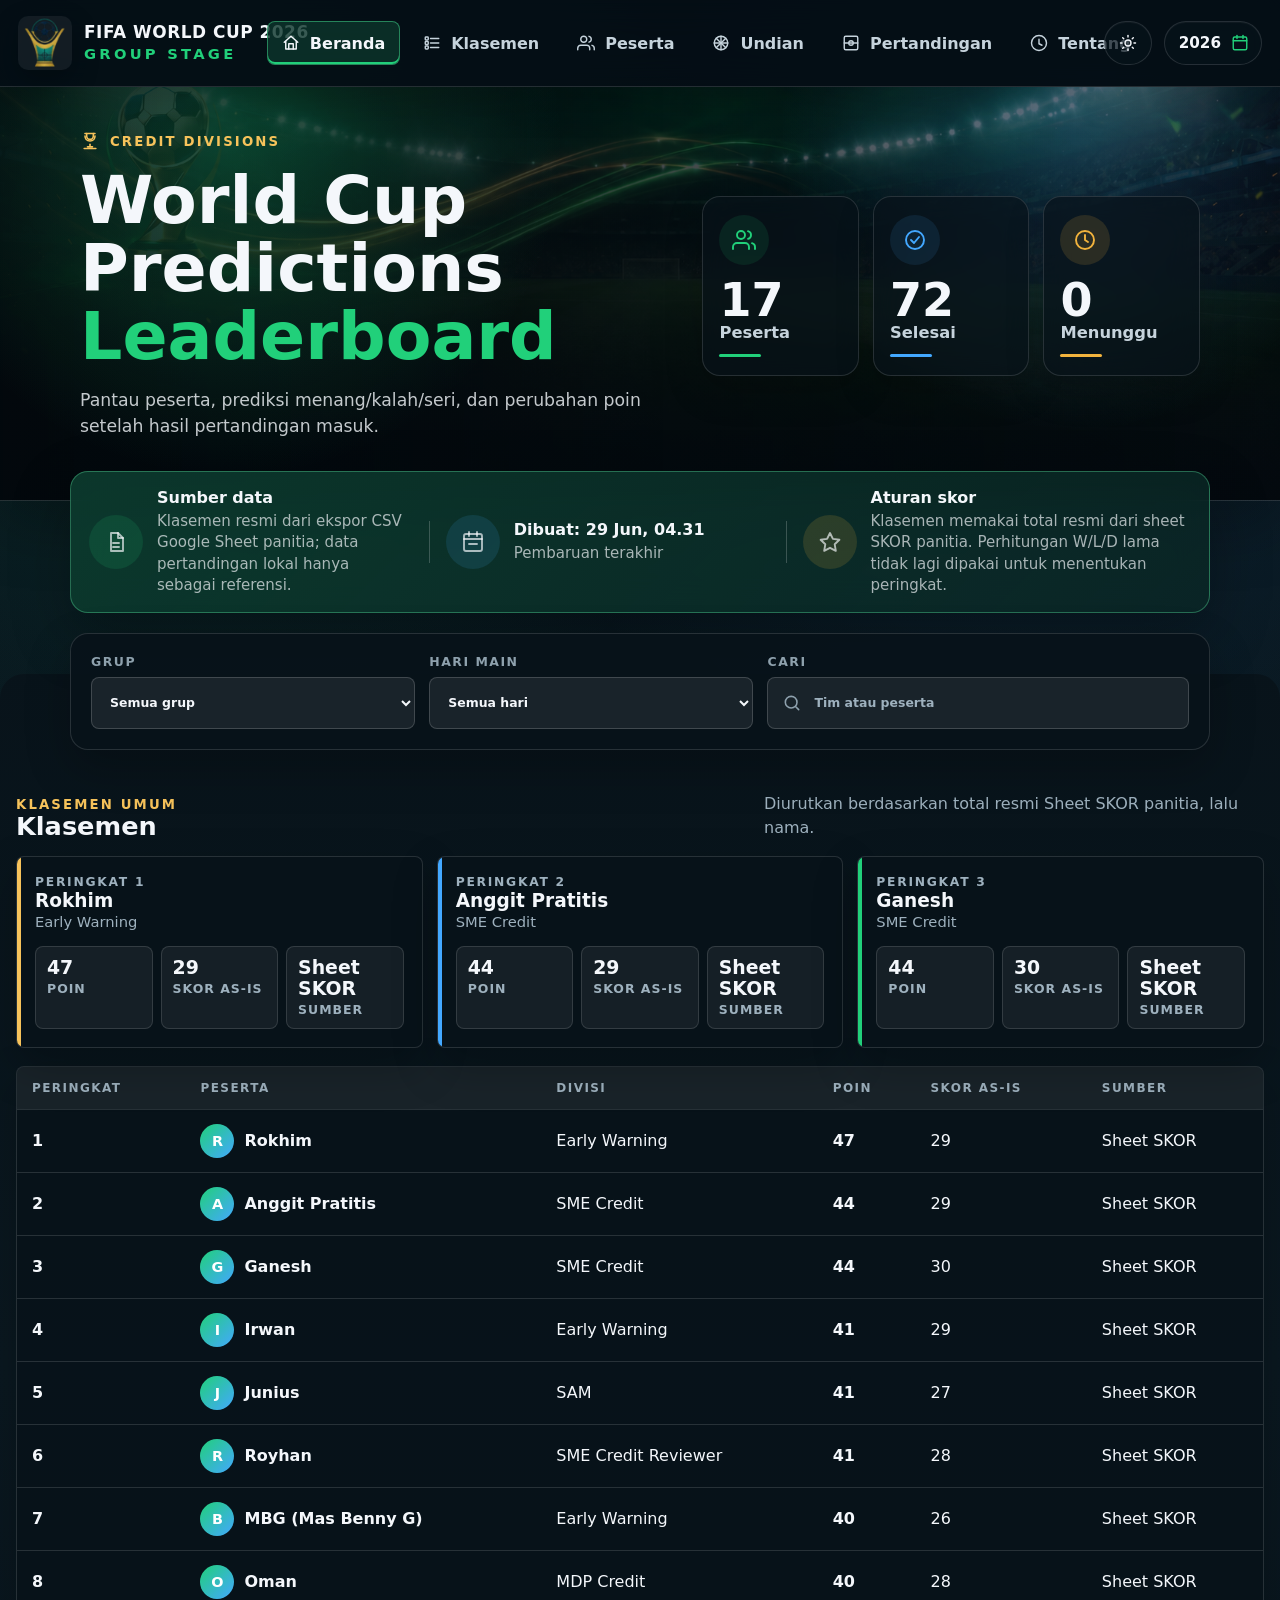
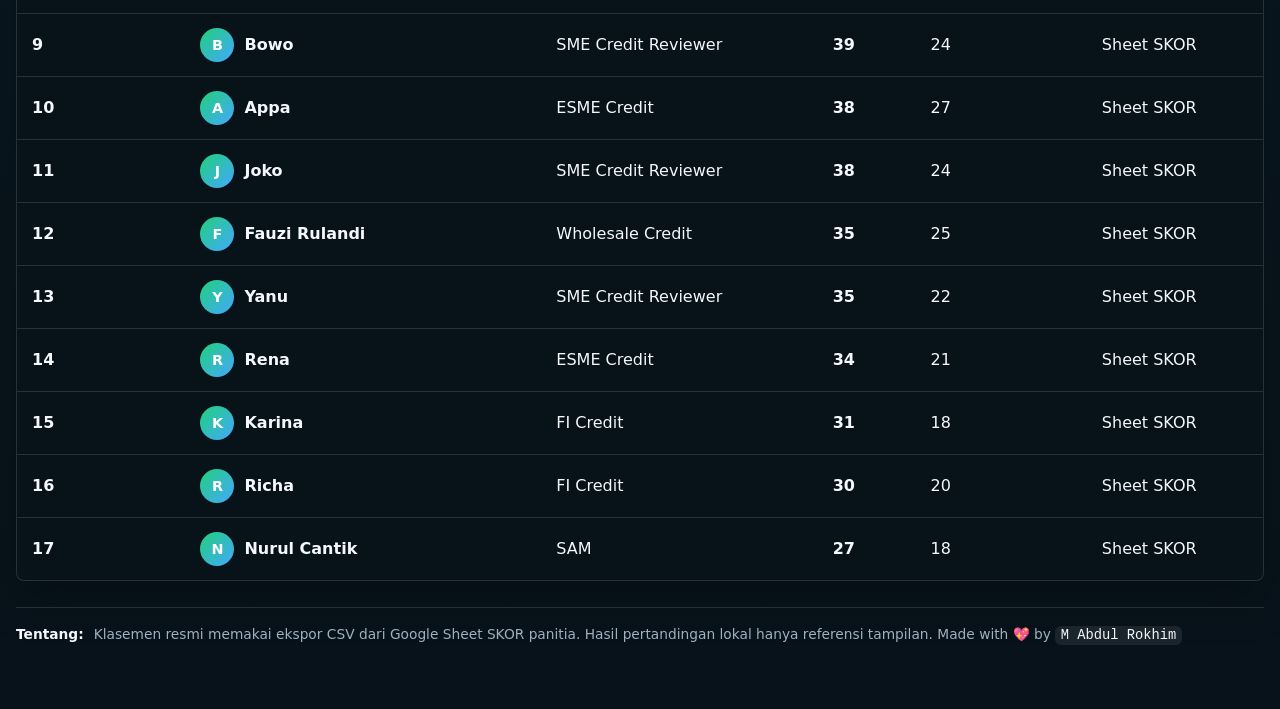
==== commit f27311c6: "Add country draw roulette" ====
--- a/site/index.html
+++ b/site/index.html
@@ -62,6 +62,19 @@
               </svg>
             </span>
             <span>Peserta</span>
+          </button>
+          <button class="nav-button" type="button" data-nav="draw">
+            <span class="nav-icon" aria-hidden="true">
+              <svg viewBox="0 0 24 24" fill="none" stroke="currentColor" stroke-width="1.9" stroke-linecap="round"
+                stroke-linejoin="round">
+                <circle cx="12" cy="12" r="9"></circle>
+                <path d="M12 3v18"></path>
+                <path d="M3 12h18"></path>
+                <path d="m5.6 5.6 12.8 12.8"></path>
+                <path d="m18.4 5.6-12.8 12.8"></path>
+              </svg>
+            </span>
+            <span>Undian</span>
           </button>
           <button class="nav-button" type="button" data-nav="matches">
             <span class="nav-icon" aria-hidden="true">
@@ -302,6 +315,74 @@
         <div id="matchCards" class="match-grid"></div>
       </section>
 
+
+      <section id="drawView" class="view">
+        <div class="section-heading">
+          <div>
+            <p class="eyebrow">Undian negara</p>
+            <h2>Roulette World Cup</h2>
+            <p class="section-note">Pilih peserta, putar roda dua kali, lalu sistem akan mencatat dua negara dengan bracket dan grup berbeda.</p>
+          </div>
+          <p>Hasil disimpan di browser ini menggunakan localStorage. Jika peserta tidak ikut, matikan checkbox sebelum menekan tombol gunakan.</p>
+        </div>
+
+        <div class="draw-layout">
+          <section class="draw-wheel-card" aria-label="Roda undian negara">
+            <div class="wheel-stage">
+              <div class="wheel-pointer" aria-hidden="true"></div>
+              <canvas id="drawWheel" width="520" height="520" aria-label="Roda negara tersisa"></canvas>
+              <div class="wheel-center">
+                <strong id="drawStepLabel">Pilih peserta</strong>
+                <span id="drawRemainingLabel">32 negara tersedia</span>
+              </div>
+            </div>
+            <div class="draw-actions">
+              <button id="drawSpinButton" type="button" disabled>Putar Roda</button>
+              <button id="drawResetButton" type="button" class="secondary-button">Reset Undian</button>
+            </div>
+            <p id="drawStatus" class="meta">Pilih peserta untuk memulai undian.</p>
+          </section>
+
+          <section class="draw-control-card" aria-label="Kontrol undian peserta">
+            <label class="field">
+              <span>Peserta</span>
+              <select id="drawParticipantSelect"></select>
+            </label>
+            <div class="draw-checkbox-row">
+              <input id="drawParticipantActive" type="checkbox" checked>
+              <label for="drawParticipantActive">Peserta ini ikut undian</label>
+            </div>
+            <button id="drawParticipantButton" type="button">Gunakan Peserta</button>
+            <div id="drawCurrentParticipant" class="draw-current" hidden></div>
+          </section>
+        </div>
+
+        <div class="table-wrap draw-table-wrap">
+          <table>
+            <thead>
+              <tr>
+                <th>Time Drawing</th>
+                <th>Participant</th>
+                <th>1st Team</th>
+                <th>1st Team Group/Bracket</th>
+                <th>2nd Team</th>
+                <th>2nd Team Group /Bracket</th>
+              </tr>
+            </thead>
+            <tbody id="drawResultBody"></tbody>
+          </table>
+        </div>
+      </section>
+
+      <div id="drawModal" class="draw-modal" role="dialog" aria-modal="true" aria-labelledby="drawModalTitle" hidden>
+        <div class="draw-modal-card">
+          <p class="eyebrow">Undian selesai</p>
+          <h2 id="drawModalTitle">Hasil Undian</h2>
+          <div id="drawModalBody"></div>
+          <button id="drawModalClose" type="button">Tutup</button>
+        </div>
+      </div>
+
       <section id="streamView" class="stream-view" hidden>
         <div class="stream-header">
           <p class="eyebrow">Mode streaming</p>
--- a/site/styles.css
+++ b/site/styles.css
@@ -1604,3 +1604,189 @@
   min-height: 420px;
   border: 0;
 }
+
+.draw-layout {
+  display: grid;
+  grid-template-columns: minmax(300px, 1.1fr) minmax(260px, 0.9fr);
+  gap: 18px;
+  align-items: start;
+  margin-bottom: 18px;
+}
+
+.draw-wheel-card,
+.draw-control-card {
+  display: grid;
+  gap: 16px;
+  padding: 18px;
+  border: 1px solid var(--content-line);
+  border-radius: var(--radius-lg);
+  background: var(--content-panel);
+  box-shadow: var(--content-shadow);
+}
+
+.wheel-stage {
+  position: relative;
+  display: grid;
+  place-items: center;
+  max-width: 560px;
+  margin: 0 auto;
+}
+
+.wheel-stage canvas {
+  width: min(100%, 520px);
+  height: auto;
+  border-radius: 50%;
+  filter: drop-shadow(0 18px 36px rgba(0, 0, 0, 0.28));
+}
+
+.wheel-pointer {
+  position: absolute;
+  top: -2px;
+  left: 50%;
+  z-index: 2;
+  width: 0;
+  height: 0;
+  border-right: 18px solid transparent;
+  border-left: 18px solid transparent;
+  border-top: 36px solid var(--gold);
+  transform: translateX(-50%);
+  filter: drop-shadow(0 4px 10px rgba(0, 0, 0, 0.32));
+}
+
+.wheel-center {
+  position: absolute;
+  display: grid;
+  place-items: center;
+  width: min(34%, 168px);
+  aspect-ratio: 1;
+  padding: 14px;
+  border: 6px solid var(--content-panel);
+  border-radius: 50%;
+  color: var(--content-text);
+  background: var(--content-panel-soft);
+  text-align: center;
+  box-shadow: inset 0 0 0 1px var(--content-line), var(--content-shadow);
+}
+
+.wheel-center strong {
+  font-size: clamp(0.95rem, 2vw, 1.2rem);
+}
+
+.wheel-center span {
+  color: var(--content-muted);
+  font-size: 0.78rem;
+  font-weight: 800;
+  letter-spacing: 0.06em;
+  text-transform: uppercase;
+}
+
+.draw-actions {
+  display: flex;
+  flex-wrap: wrap;
+  gap: 10px;
+}
+
+.draw-actions button,
+.draw-control-card button,
+.draw-modal-card button {
+  min-height: 46px;
+  padding: 0 18px;
+  border: 0;
+  border-radius: var(--radius);
+  color: #06131d;
+  background: linear-gradient(135deg, var(--accent), var(--accent-2));
+  font-weight: 900;
+}
+
+.draw-actions button:disabled {
+  cursor: not-allowed;
+  opacity: 0.55;
+}
+
+.draw-actions .secondary-button {
+  color: var(--content-text);
+  background: var(--content-panel-soft);
+  border: 1px solid var(--content-line);
+}
+
+.draw-checkbox-row {
+  display: flex;
+  gap: 10px;
+  align-items: center;
+  color: var(--content-muted);
+  font-weight: 700;
+}
+
+.draw-current {
+  display: grid;
+  gap: 4px;
+  padding: 14px;
+  border: 1px solid var(--content-line);
+  border-radius: var(--radius);
+  background: var(--content-panel-soft);
+}
+
+.draw-current span {
+  color: var(--content-muted);
+}
+
+.draw-table-wrap table {
+  min-width: 980px;
+}
+
+.draw-modal {
+  position: fixed;
+  z-index: 100;
+  inset: 0;
+  display: grid;
+  place-items: center;
+  padding: 20px;
+  background: rgba(2, 8, 13, 0.72);
+  backdrop-filter: blur(8px);
+}
+
+.draw-modal[hidden] {
+  display: none;
+}
+
+.draw-modal-card {
+  width: min(520px, 100%);
+  padding: 24px;
+  border: 1px solid var(--content-line);
+  border-radius: var(--radius-lg);
+  color: var(--content-text);
+  background: var(--content-panel);
+  box-shadow: var(--shadow);
+}
+
+.draw-modal-card h2 {
+  margin-bottom: 12px;
+}
+
+.draw-modal-teams {
+  display: grid;
+  grid-template-columns: repeat(2, minmax(0, 1fr));
+  gap: 12px;
+  margin: 16px 0;
+}
+
+.draw-modal-teams article {
+  display: grid;
+  gap: 6px;
+  padding: 14px;
+  border: 1px solid var(--content-line);
+  border-radius: var(--radius);
+  background: var(--content-panel-soft);
+}
+
+.draw-modal-teams span {
+  color: var(--content-muted);
+  font-size: 0.9rem;
+}
+
+@media (max-width: 860px) {
+  .draw-layout,
+  .draw-modal-teams {
+    grid-template-columns: 1fr;
+  }
+}
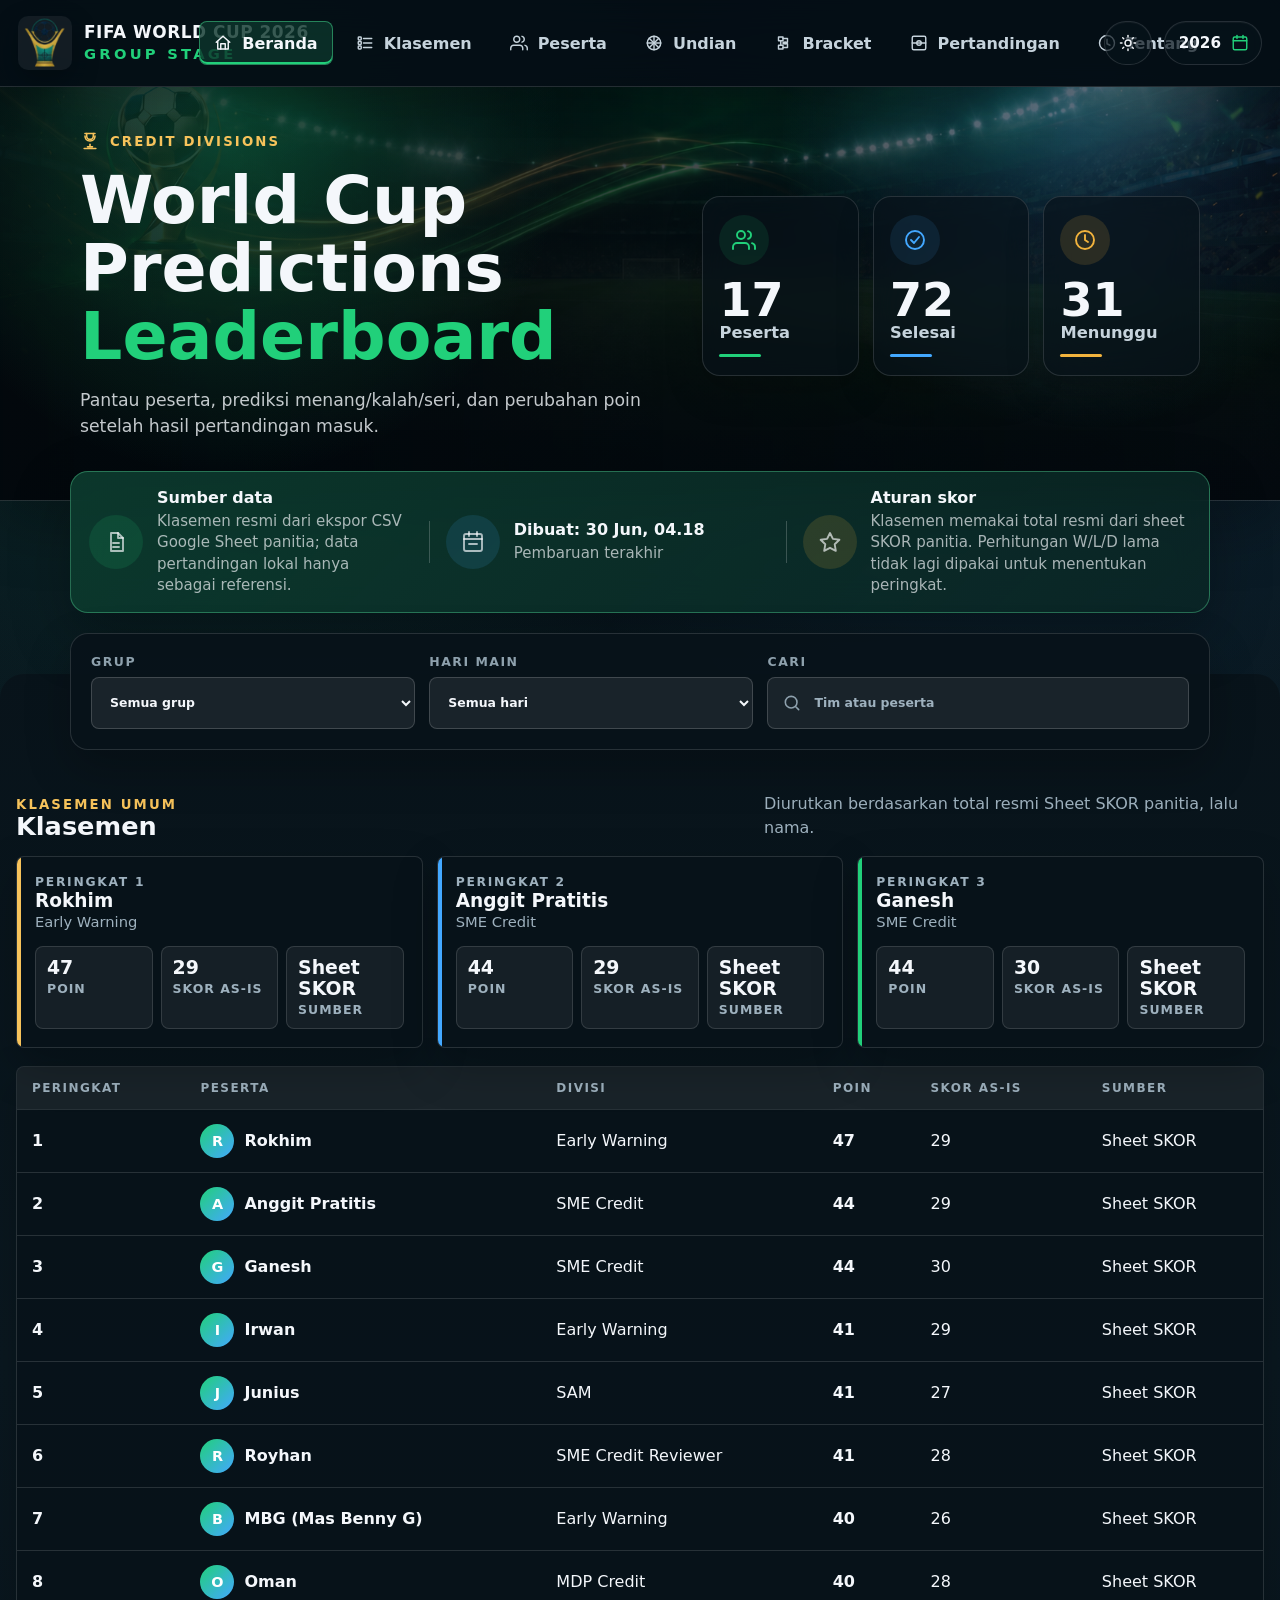
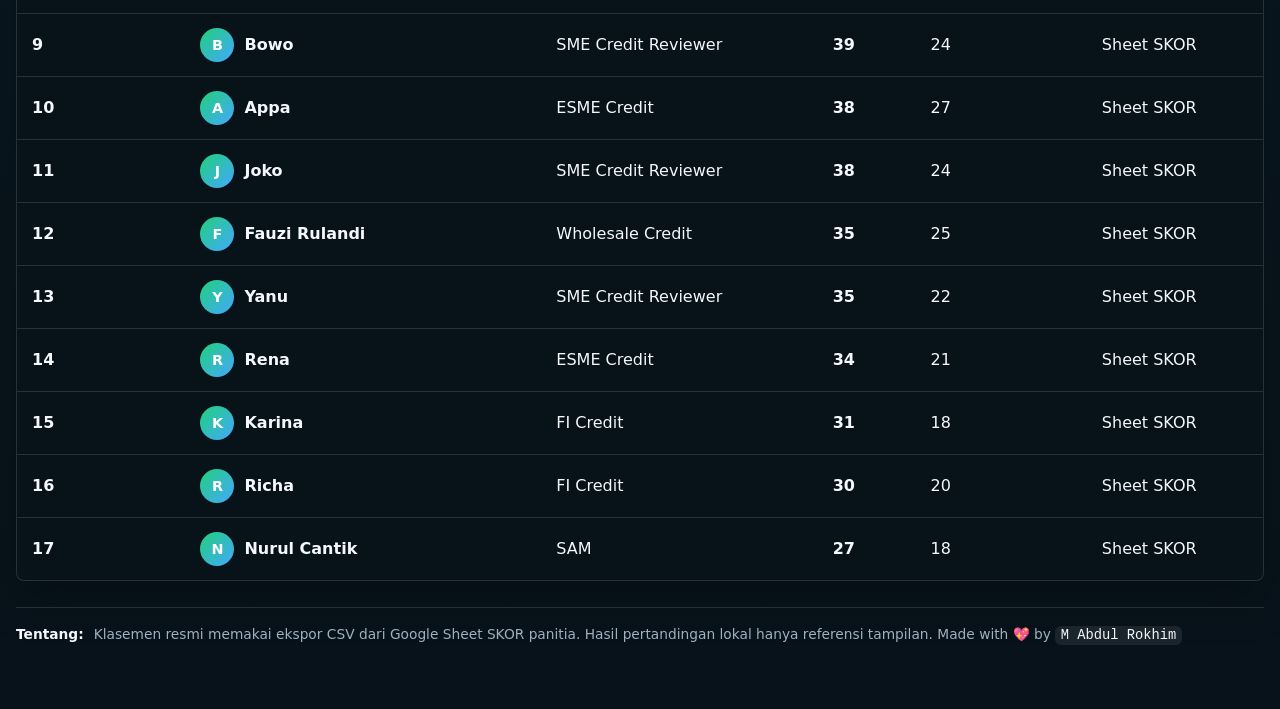
==== commit c9116a19: "Clarify bracket navigation menu" ====
--- a/site/index.html
+++ b/site/index.html
@@ -75,6 +75,14 @@
               </svg>
             </span>
             <span>Undian</span>
+          </button>
+          <button class="nav-button" type="button" data-nav="bracket" aria-label="Buka menu bracket knockout">
+            <span class="nav-icon" aria-hidden="true">
+              <svg viewBox="0 0 24 24" fill="none" stroke="currentColor" stroke-width="1.9" stroke-linecap="round" stroke-linejoin="round">
+                <path d="M6 4h6v5H6z"></path><path d="M12 6h6v5h-6"></path><path d="M6 15h6v5H6z"></path><path d="M12 13h6v5h-6"></path><path d="M9 9v6"></path><path d="M15 11v2"></path>
+              </svg>
+            </span>
+            <span>Bracket</span>
           </button>
           <button class="nav-button" type="button" data-nav="matches">
             <span class="nav-icon" aria-hidden="true">
@@ -294,6 +302,18 @@
         <div id="participantDetail" class="detail-panel" hidden></div>
       </section>
 
+      <section id="bracketView" class="view">
+        <div class="section-heading">
+          <div>
+            <p class="eyebrow">Bracket knockout</p>
+            <h2>Bracket Knockout</h2>
+            <p class="section-note">Draw 32 besar dikunci dari hasil roulette final. Pemenang dan peserta otomatis maju berdasarkan hasil pertandingan yang sama dengan halaman hasil.</p>
+          </div>
+          <p>Slot babak berikutnya tetap TBD sampai hasil pertandingan sebelumnya berstatus selesai.</p>
+        </div>
+        <div id="bracketBoard" class="bracket-board"></div>
+      </section>
+
       <section id="matchesView" class="view">
         <div class="section-heading">
           <div>
@@ -354,9 +374,40 @@
             </div>
             <button id="drawParticipantButton" type="button">Gunakan Peserta</button>
             <div id="drawCurrentParticipant" class="draw-current" hidden></div>
+
+            <div class="draw-exclusion-section">
+              <p class="draw-exclusion-title">
+                <svg viewBox="0 0 24 24" fill="none" stroke="currentColor" stroke-width="1.9" stroke-linecap="round" stroke-linejoin="round" aria-hidden="true"><circle cx="12" cy="12" r="9"></circle><path d="m4.9 4.9 14.2 14.2"></path></svg>
+                Eksklusikan Negara
+              </p>
+              <p class="draw-exclusion-hint">Pilih maks. 3 negara yang tidak masuk roda undian (misal: pilihan peringkat 1).</p>
+              <div class="draw-exclusion-slots">
+                <label class="field">
+                  <span>Negara ke-1</span>
+                  <select id="drawExclude1"><option value="">— Tidak ada —</option></select>
+                </label>
+                <label class="field">
+                  <span>Negara ke-2</span>
+                  <select id="drawExclude2"><option value="">— Tidak ada —</option></select>
+                </label>
+                <label class="field">
+                  <span>Negara ke-3</span>
+                  <select id="drawExclude3"><option value="">— Tidak ada —</option></select>
+                </label>
+              </div>
+              <button id="drawExclusionApply" type="button" class="secondary-button">Terapkan Eksklusif</button>
+              <button id="drawExclusionClear" type="button" class="ghost-button">Hapus Semua Eksklusif</button>
+            </div>
           </section>
         </div>
 
+        <div class="draw-table-toolbar">
+          <p class="draw-table-label">Hasil Undian</p>
+          <button id="drawExportCsvButton" type="button" class="secondary-button draw-export-btn">
+            <svg viewBox="0 0 24 24" fill="none" stroke="currentColor" stroke-width="1.9" stroke-linecap="round" stroke-linejoin="round" aria-hidden="true"><path d="M21 15v4a2 2 0 0 1-2 2H5a2 2 0 0 1-2-2v-4"></path><polyline points="7 10 12 15 17 10"></polyline><line x1="12" y1="15" x2="12" y2="3"></line></svg>
+            Export CSV
+          </button>
+        </div>
         <div class="table-wrap draw-table-wrap">
           <table>
             <thead>
@@ -366,7 +417,7 @@
                 <th>1st Team</th>
                 <th>1st Team Group/Bracket</th>
                 <th>2nd Team</th>
-                <th>2nd Team Group /Bracket</th>
+                <th>2nd Team Group/Bracket</th>
               </tr>
             </thead>
             <tbody id="drawResultBody"></tbody>
--- a/site/styles.css
+++ b/site/styles.css
@@ -1784,9 +1784,204 @@
   font-size: 0.9rem;
 }
 
+.ghost-button {
+  min-height: 44px;
+  padding: 0 18px;
+  border: 1px solid var(--content-line);
+  border-radius: var(--radius);
+  color: var(--content-muted);
+  background: transparent;
+  font-weight: 700;
+  font-size: 0.92rem;
+  transition: color 0.16s ease, background 0.16s ease, border-color 0.16s ease;
+}
+
+.ghost-button:hover,
+.ghost-button:focus-visible {
+  color: var(--danger);
+  border-color: color-mix(in srgb, var(--danger) 44%, var(--content-line));
+  background: color-mix(in srgb, var(--danger) 8%, transparent);
+}
+
+.draw-exclusion-section {
+  display: grid;
+  gap: 12px;
+  padding: 18px;
+  margin-top: 18px;
+  border: 1px dashed color-mix(in srgb, var(--danger) 36%, var(--content-line));
+  border-radius: var(--radius);
+  background: color-mix(in srgb, var(--danger) 5%, var(--content-panel-soft));
+}
+
+.draw-exclusion-title {
+  display: flex;
+  align-items: center;
+  gap: 8px;
+  color: var(--danger);
+  font-size: 0.82rem;
+  font-weight: 800;
+  letter-spacing: 0.12em;
+  text-transform: uppercase;
+}
+
+.draw-exclusion-title svg {
+  width: 16px;
+  height: 16px;
+  flex: 0 0 auto;
+}
+
+.draw-exclusion-hint {
+  color: var(--content-muted);
+  font-size: 0.85rem;
+  line-height: 1.45;
+}
+
+.draw-exclusion-slots {
+  display: grid;
+  gap: 10px;
+}
+
+.draw-exclusion-section .secondary-button,
+.draw-exclusion-section .ghost-button {
+  width: 100%;
+  justify-content: center;
+}
+
+.draw-table-toolbar {
+  display: flex;
+  align-items: center;
+  justify-content: space-between;
+  gap: 12px;
+  margin-bottom: 12px;
+}
+
+.draw-table-label {
+  color: var(--content-muted);
+  font-size: 0.82rem;
+  font-weight: 800;
+  letter-spacing: 0.12em;
+  text-transform: uppercase;
+}
+
+.draw-export-btn {
+  display: inline-flex;
+  align-items: center;
+  gap: 8px;
+  min-height: 38px;
+  padding: 0 16px;
+  font-size: 0.88rem;
+}
+
+.draw-export-btn svg {
+  width: 15px;
+  height: 15px;
+  flex: 0 0 auto;
+}
+
 @media (max-width: 860px) {
   .draw-layout,
   .draw-modal-teams {
     grid-template-columns: 1fr;
   }
 }
+
+.bracket-board {
+  display: grid;
+  grid-template-columns: minmax(0, 1fr) minmax(220px, 0.7fr) minmax(0, 1fr);
+  gap: 1rem;
+  align-items: start;
+}
+
+.bracket-side,
+.bracket-final,
+.bracket-round {
+  display: grid;
+  gap: 0.85rem;
+}
+
+.bracket-side,
+.bracket-final {
+  padding: 1rem;
+  border: 1px solid var(--border);
+  border-radius: 24px;
+  background: var(--surface);
+  box-shadow: var(--shadow-soft);
+}
+
+.bracket-side h3,
+.bracket-final h3,
+.bracket-round h4 {
+  margin: 0;
+}
+
+.bracket-side h3,
+.bracket-final h3 {
+  font-size: 1.2rem;
+}
+
+.bracket-round h4 {
+  color: var(--muted);
+  font-size: 0.82rem;
+  letter-spacing: 0.08em;
+  text-transform: uppercase;
+}
+
+.bracket-card {
+  display: grid;
+  gap: 0.75rem;
+  padding: 0.85rem;
+  border: 1px solid var(--border);
+  border-radius: 18px;
+  background: color-mix(in srgb, var(--surface-strong) 72%, transparent);
+}
+
+.bracket-card header,
+.bracket-teams,
+.bracket-team {
+  display: flex;
+  align-items: center;
+}
+
+.bracket-card header {
+  justify-content: space-between;
+  gap: 0.75rem;
+}
+
+.bracket-teams {
+  justify-content: space-between;
+  gap: 0.7rem;
+}
+
+.bracket-team {
+  min-width: 0;
+  flex: 1;
+  flex-direction: column;
+  align-items: flex-start;
+  gap: 0.15rem;
+}
+
+.bracket-team:last-child {
+  align-items: flex-end;
+  text-align: right;
+}
+
+.bracket-team small {
+  color: var(--muted);
+  font-size: 0.78rem;
+}
+
+.bracket-final {
+  position: sticky;
+  top: 1rem;
+}
+
+@media (max-width: 1100px) {
+  .bracket-board {
+    grid-template-columns: 1fr;
+  }
+
+  .bracket-final {
+    position: static;
+    order: 3;
+  }
+}
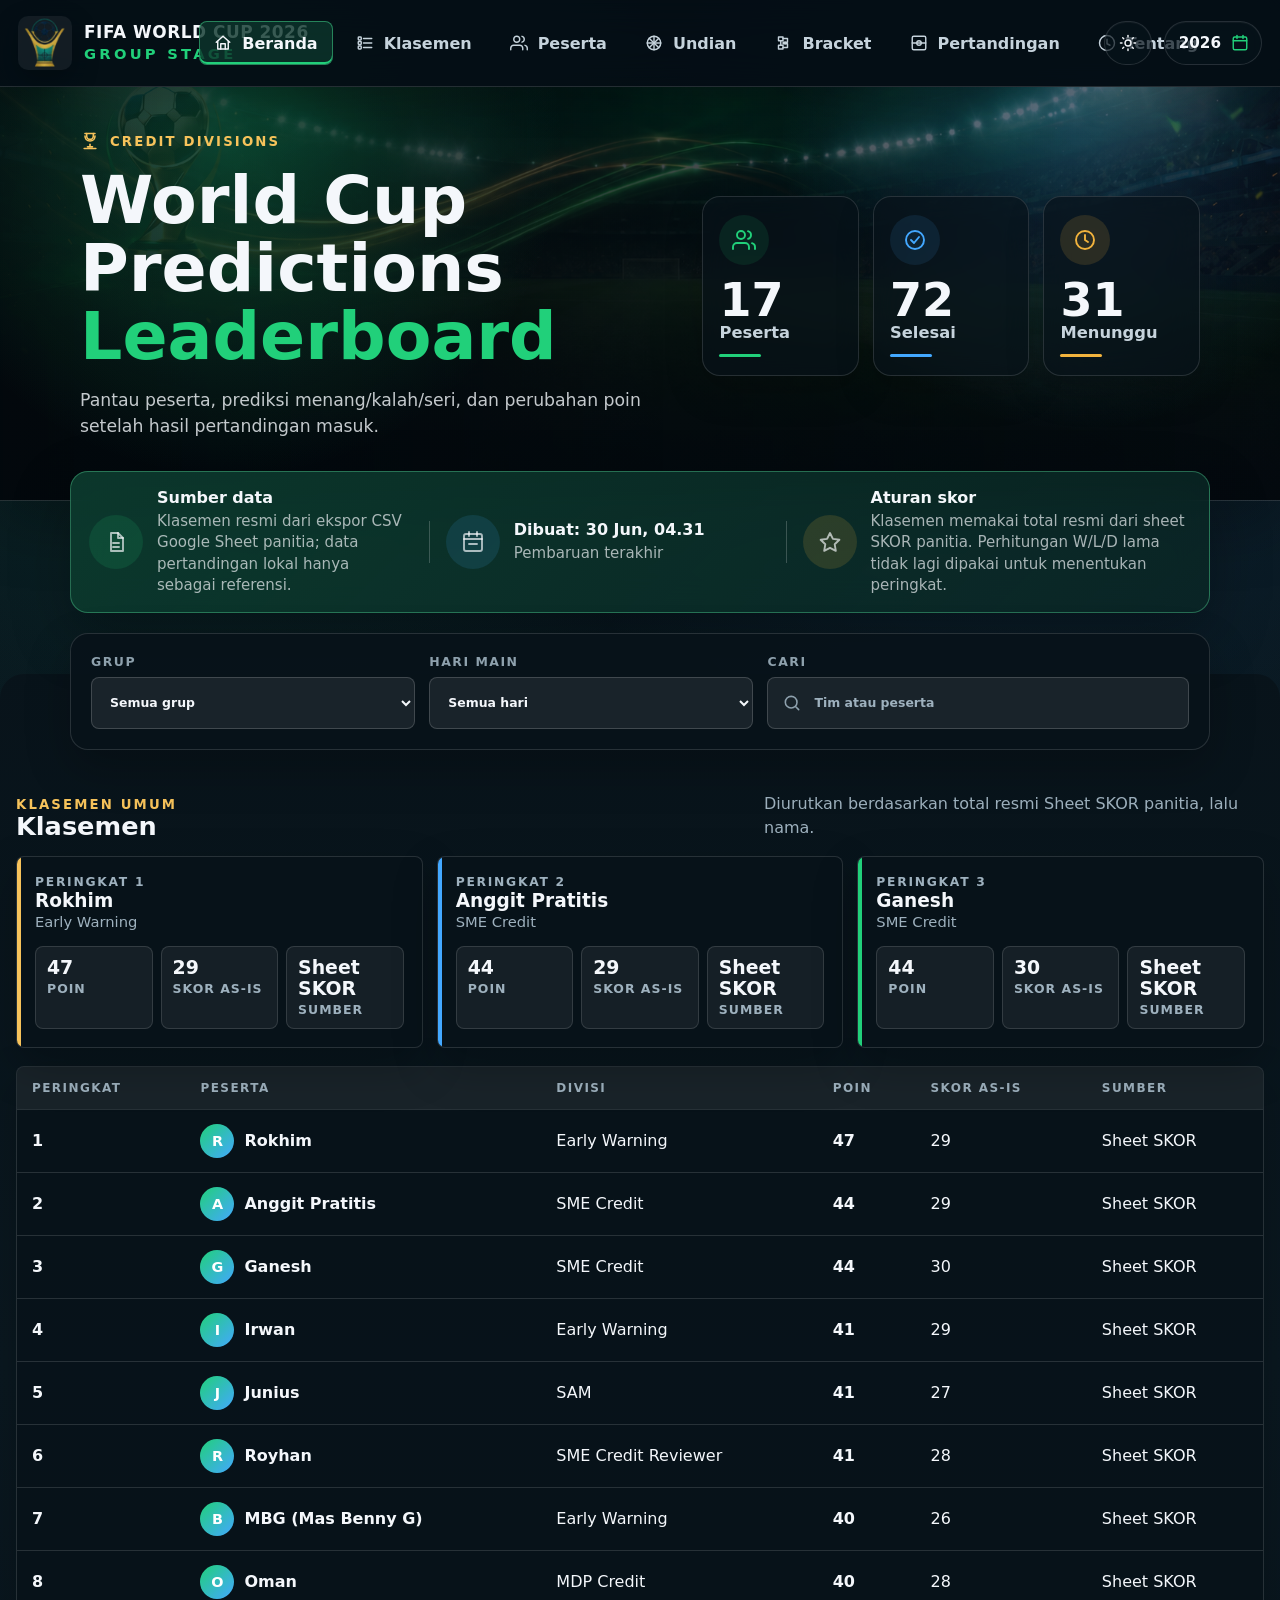
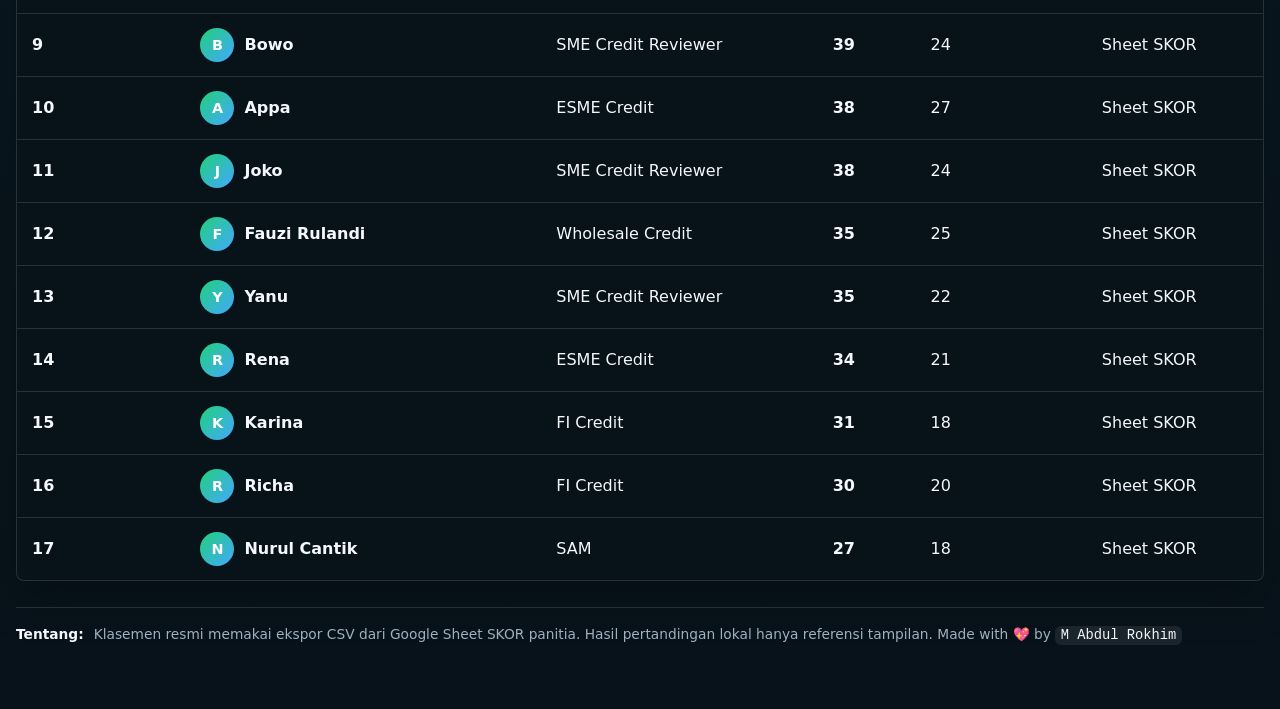
==== commit a9a7a696: "feat: initialize World Cup 2026 predictions leaderboard dashboard structure" ====
--- a/site/index.html
+++ b/site/index.html
@@ -341,12 +341,16 @@
           <div>
             <p class="eyebrow">Undian negara</p>
             <h2>Roulette World Cup</h2>
-            <p class="section-note">Pilih peserta, putar roda dua kali, lalu sistem akan mencatat dua negara dengan bracket dan grup berbeda.</p>
-          </div>
-          <p>Hasil disimpan di browser ini menggunakan localStorage. Jika peserta tidak ikut, matikan checkbox sebelum menekan tombol gunakan.</p>
-        </div>
-
-        <div class="draw-layout">
+            <p class="section-note">Hasil undian babak 32 besar telah dikunci dan bersifat final.</p>
+          </div>
+          <p>Undian dilakukan menggunakan sistem roulette untuk menentukan dua negara bagi setiap peserta dengan bracket dan grup berbeda.</p>
+        </div>
+
+        <div class="official-score-alert" role="alert" style="margin-bottom: 2rem;">
+          <strong>Undian Selesai:</strong> Hasil undian di bawah ini telah dikunci sesuai hasil resmi dan tidak dapat diubah kembali.
+        </div>
+
+        <div class="draw-layout" hidden>
           <section class="draw-wheel-card" aria-label="Roda undian negara">
             <div class="wheel-stage">
               <div class="wheel-pointer" aria-hidden="true"></div>
@@ -420,7 +424,136 @@
                 <th>2nd Team Group/Bracket</th>
               </tr>
             </thead>
-            <tbody id="drawResultBody"></tbody>
+            <tbody id="drawResultBody">
+              <tr>
+                <td>23 Jun 2026, 20:00</td>
+                <td>Royhan</td>
+                <td>Brazil</td>
+                <td>Group C / Left</td>
+                <td>Senegal</td>
+                <td>Group I / Right</td>
+              </tr>
+              <tr>
+                <td>23 Jun 2026, 20:05</td>
+                <td>Rokhim</td>
+                <td>Japan</td>
+                <td>Group F / Left</td>
+                <td>Germany</td>
+                <td>Group E / Right</td>
+              </tr>
+              <tr>
+                <td>23 Jun 2026, 20:10</td>
+                <td>Junius</td>
+                <td>Ivory Coast</td>
+                <td>Group E / Left</td>
+                <td>Spain</td>
+                <td>Group H / Right</td>
+              </tr>
+              <tr>
+                <td>23 Jun 2026, 20:15</td>
+                <td>Joko</td>
+                <td>Norway</td>
+                <td>Group I / Left</td>
+                <td>Canada</td>
+                <td>Group B / Right</td>
+              </tr>
+              <tr>
+                <td>23 Jun 2026, 20:20</td>
+                <td>Ganesh</td>
+                <td>Mexico</td>
+                <td>Group A / Left</td>
+                <td>France</td>
+                <td>Group I / Right</td>
+              </tr>
+              <tr>
+                <td>23 Jun 2026, 20:25</td>
+                <td>Appa</td>
+                <td>Ecuador</td>
+                <td>Group E / Left</td>
+                <td>Croatia</td>
+                <td>Group L / Right</td>
+              </tr>
+              <tr>
+                <td>23 Jun 2026, 20:30</td>
+                <td>Richa</td>
+                <td>England</td>
+                <td>Group L / Left</td>
+                <td>Portugal</td>
+                <td>Group K / Right</td>
+              </tr>
+              <tr>
+                <td>23 Jun 2026, 20:35</td>
+                <td>Rena</td>
+                <td>DR Congo</td>
+                <td>Group K / Left</td>
+                <td>Belgium</td>
+                <td>Group G / Right</td>
+              </tr>
+              <tr>
+                <td>23 Jun 2026, 20:40</td>
+                <td>Bowo</td>
+                <td>Switzerland</td>
+                <td>Group B / Left</td>
+                <td>United States</td>
+                <td>Group D / Right</td>
+              </tr>
+              <tr>
+                <td>23 Jun 2026, 20:45</td>
+                <td>Irwan</td>
+                <td>Algeria</td>
+                <td>Group J / Left</td>
+                <td>Paraguay</td>
+                <td>Group D / Right</td>
+              </tr>
+              <tr>
+                <td>23 Jun 2026, 20:50</td>
+                <td>MBG (Mas Benny G)</td>
+                <td>Colombia</td>
+                <td>Group K / Left</td>
+                <td>Austria</td>
+                <td>Group J / Right</td>
+              </tr>
+              <tr>
+                <td>23 Jun 2026, 20:55</td>
+                <td>Oman</td>
+                <td>Ghana</td>
+                <td>Group L / Left</td>
+                <td>Sweden</td>
+                <td>Group F / Right</td>
+              </tr>
+              <tr>
+                <td>23 Jun 2026, 21:00</td>
+                <td>Karina</td>
+                <td>Australia</td>
+                <td>Group D / Left</td>
+                <td>Bosnia and Herzegovina</td>
+                <td>Group B / Right</td>
+              </tr>
+              <tr>
+                <td>23 Jun 2026, 21:05</td>
+                <td>Fauzi Rulandi</td>
+                <td>Egypt</td>
+                <td>Group G / Left</td>
+                <td>Netherlands</td>
+                <td>Group F / Right</td>
+              </tr>
+              <tr>
+                <td>23 Jun 2026, 21:10</td>
+                <td>Anggit Pratitis</td>
+                <td>Argentina</td>
+                <td>Group J / Left</td>
+                <td>South Africa</td>
+                <td>Group A / Right</td>
+              </tr>
+              <tr>
+                <td>23 Jun 2026, 21:15</td>
+                <td>Yanu</td>
+                <td>Cape Verde</td>
+                <td>Group H / Left</td>
+                <td>Morocco</td>
+                <td>Group C / Right</td>
+              </tr>
+            </tbody>
           </table>
         </div>
       </section>
--- a/site/styles.css
+++ b/site/styles.css
@@ -1985,3 +1985,185 @@
     order: 3;
   }
 }
+
+.google-bracket-container {
+  position: relative;
+  display: flex;
+  align-items: center;
+}
+
+.bracket-scroll-btn {
+  display: none;
+}
+
+@media (min-width: 860px) {
+  .bracket-scroll-btn {
+    display: flex;
+    align-items: center;
+    justify-content: center;
+    width: 44px;
+    height: 44px;
+    border-radius: 50%;
+    border: 1px solid var(--content-line);
+    background: var(--content-panel);
+    color: var(--content-text);
+    box-shadow: var(--shadow-soft);
+    position: absolute;
+    z-index: 10;
+    cursor: pointer;
+  }
+  .bracket-scroll-btn:hover {
+    background: color-mix(in srgb, var(--content-panel) 80%, var(--surface-soft));
+  }
+  .bracket-scroll-btn:disabled {
+    opacity: 0.5;
+    cursor: not-allowed;
+  }
+  .bracket-scroll-btn.left {
+    left: -22px;
+  }
+  .bracket-scroll-btn.right {
+    right: -22px;
+  }
+}
+
+.google-bracket {
+  display: flex;
+  overflow-x: auto;
+  padding: 20px 0;
+  gap: 40px;
+  width: 100%;
+  scroll-behavior: smooth;
+  scroll-snap-type: x mandatory;
+  -ms-overflow-style: none;  /* IE and Edge */
+  scrollbar-width: none;  /* Firefox */
+}
+
+.google-bracket::-webkit-scrollbar {
+  display: none;
+}
+
+.bracket-column {
+  display: flex;
+  flex-direction: column;
+  min-width: 280px;
+  scroll-snap-align: start;
+}
+
+.bracket-round-header {
+  text-align: center;
+  font-weight: 800;
+  color: var(--muted);
+  margin-bottom: 16px;
+}
+
+.bracket-column-matches {
+  display: flex;
+  flex-direction: column;
+  flex: 1;
+}
+
+.bracket-match-wrapper {
+  position: relative;
+  display: flex;
+  flex-direction: column;
+  justify-content: center;
+  flex: 1;
+  padding: 10px 0;
+}
+
+/* Connect current match to next round */
+.bracket-column:not(:last-child) .bracket-match-wrapper::after {
+  content: "";
+  position: absolute;
+  right: -20px; 
+  width: 20px;
+  border-right: 2px solid var(--line);
+}
+
+.bracket-column:not(:last-child) .bracket-match-wrapper:nth-child(odd)::after {
+  top: 50%;
+  height: 50%;
+  border-top: 2px solid var(--line);
+  border-top-right-radius: 6px;
+}
+
+.bracket-column:not(:last-child) .bracket-match-wrapper:nth-child(even)::after {
+  bottom: 50%;
+  height: 50%;
+  border-bottom: 2px solid var(--line);
+  border-bottom-right-radius: 6px;
+}
+
+/* Connect next round match to previous round */
+.bracket-column:not(:first-child) .bracket-match-wrapper::before {
+  content: "";
+  position: absolute;
+  left: -20px;
+  top: 50%;
+  width: 20px;
+  border-top: 2px solid var(--line);
+}
+
+.google-match-card {
+  display: grid;
+  gap: 8px;
+  padding: 12px;
+  position: relative;
+  z-index: 2;
+  border: 1px solid var(--line);
+  border-radius: var(--radius);
+  background: color-mix(in srgb, var(--surface-strong) 92%, transparent);
+  box-shadow: var(--shadow-soft);
+}
+
+body[data-theme="dark"] .page-main .google-match-card,
+body[data-theme="light"] .page-main .google-match-card {
+  border-color: var(--content-line);
+  background: var(--content-panel);
+  box-shadow: var(--content-shadow);
+}
+
+.google-match-header {
+  display: flex;
+  justify-content: space-between;
+  align-items: center;
+  gap: 10px;
+  margin-bottom: 4px;
+}
+
+.google-match-teams {
+  display: flex;
+  flex-direction: column;
+  gap: 4px;
+}
+
+.google-match-team {
+  display: flex;
+  justify-content: space-between;
+  align-items: center;
+  gap: 10px;
+  padding: 4px 6px;
+  border-radius: 4px;
+}
+
+.google-match-team.team-is-winner {
+  background: color-mix(in srgb, var(--accent) 15%, transparent);
+}
+
+.google-match-team-name {
+  display: flex;
+  align-items: center;
+  gap: 8px;
+  font-size: 0.95rem;
+}
+
+.google-match-team-name small {
+  color: var(--muted);
+  font-size: 0.78rem;
+}
+
+.google-match-score {
+  font-weight: 800;
+  font-size: 1rem;
+}
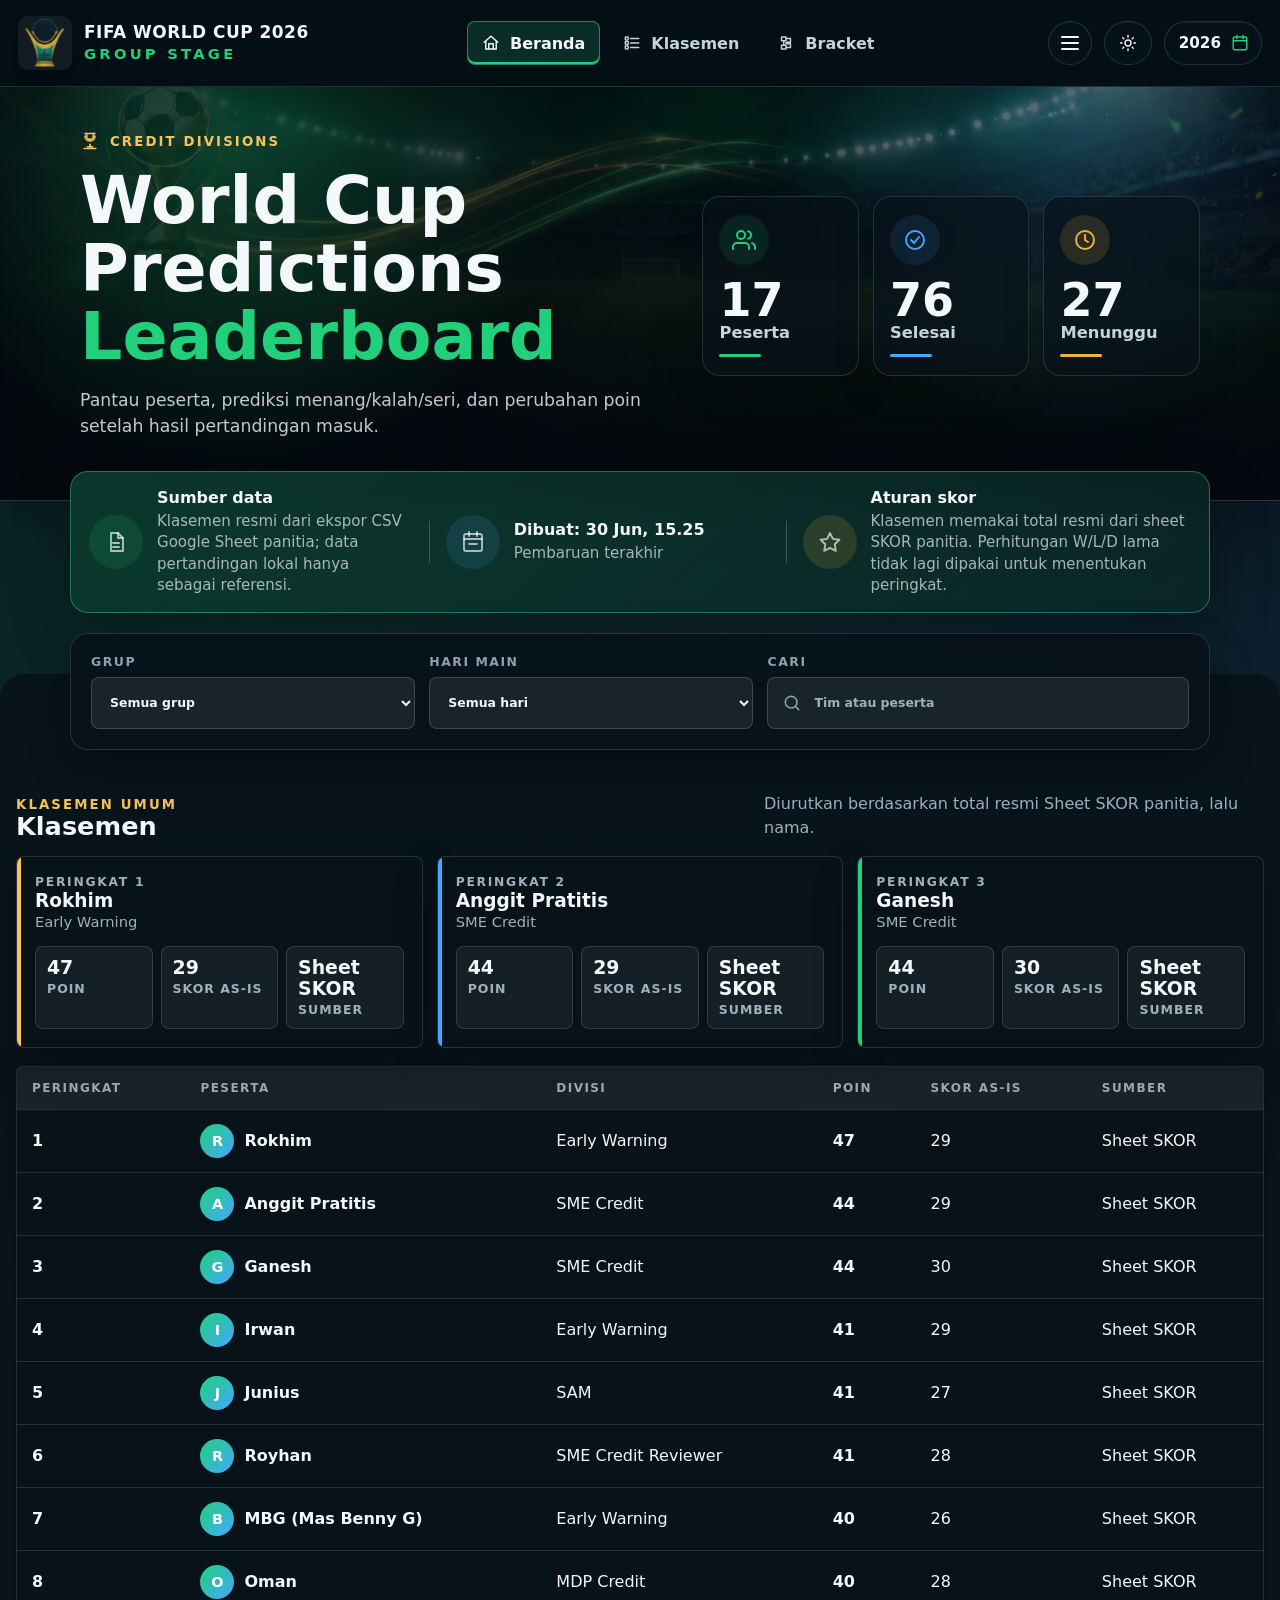
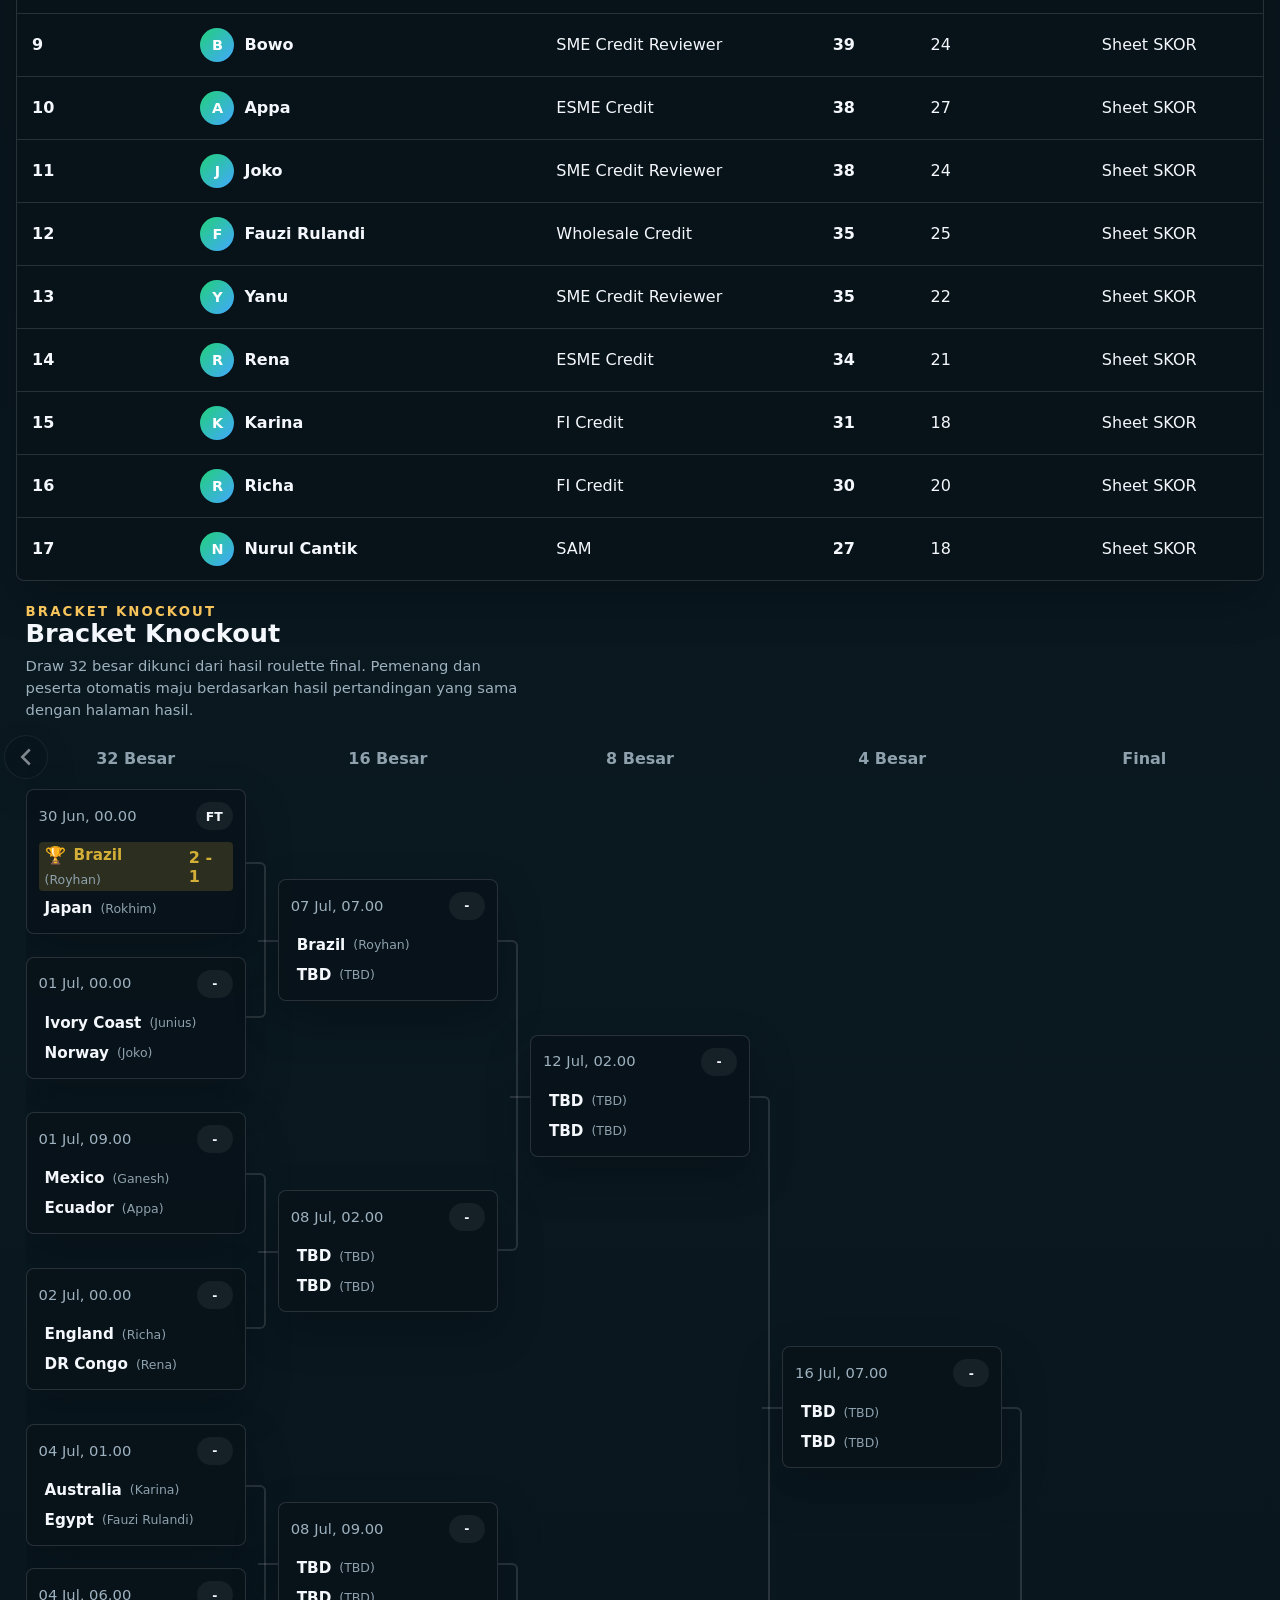
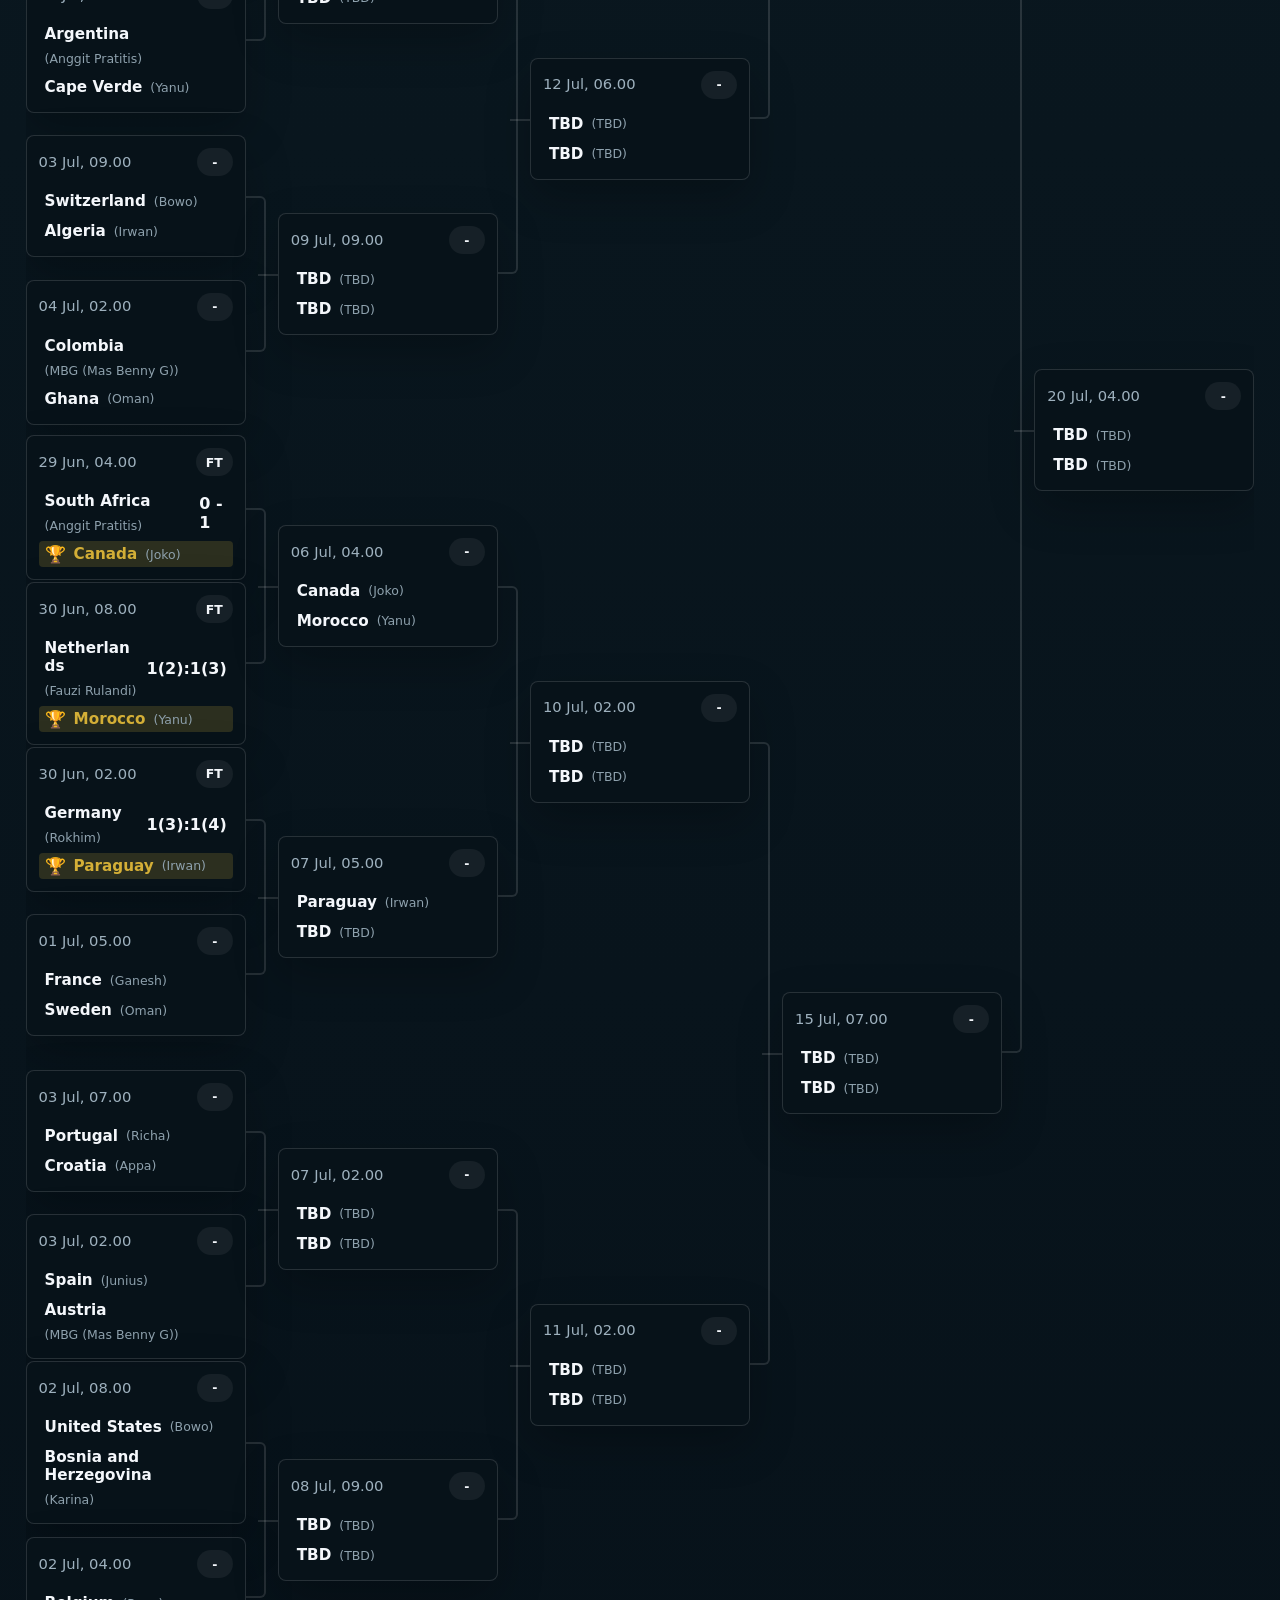
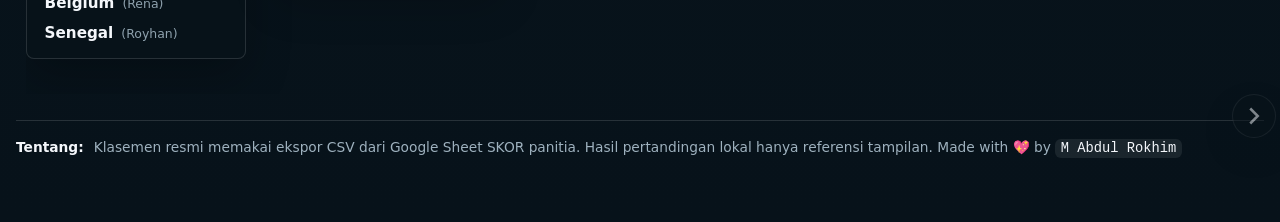
==== commit 56eca466: "feat: implement automated results collection, site data generation, and verification workflows for 2" ====
--- a/site/index.html
+++ b/site/index.html
@@ -51,31 +51,6 @@
             </span>
             <span>Klasemen</span>
           </button>
-          <button class="nav-button" type="button" data-nav="participants">
-            <span class="nav-icon" aria-hidden="true">
-              <svg viewBox="0 0 24 24" fill="none" stroke="currentColor" stroke-width="1.9" stroke-linecap="round"
-                stroke-linejoin="round">
-                <path d="M17 21v-2a4 4 0 0 0-4-4H5a4 4 0 0 0-4 4v2"></path>
-                <circle cx="9" cy="7" r="4"></circle>
-                <path d="M23 21v-2a4 4 0 0 0-3-3.87"></path>
-                <path d="M16 3.13a4 4 0 0 1 0 7.75"></path>
-              </svg>
-            </span>
-            <span>Peserta</span>
-          </button>
-          <button class="nav-button" type="button" data-nav="draw">
-            <span class="nav-icon" aria-hidden="true">
-              <svg viewBox="0 0 24 24" fill="none" stroke="currentColor" stroke-width="1.9" stroke-linecap="round"
-                stroke-linejoin="round">
-                <circle cx="12" cy="12" r="9"></circle>
-                <path d="M12 3v18"></path>
-                <path d="M3 12h18"></path>
-                <path d="m5.6 5.6 12.8 12.8"></path>
-                <path d="m18.4 5.6-12.8 12.8"></path>
-              </svg>
-            </span>
-            <span>Undian</span>
-          </button>
           <button class="nav-button" type="button" data-nav="bracket" aria-label="Buka menu bracket knockout">
             <span class="nav-icon" aria-hidden="true">
               <svg viewBox="0 0 24 24" fill="none" stroke="currentColor" stroke-width="1.9" stroke-linecap="round" stroke-linejoin="round">
@@ -84,32 +59,11 @@
             </span>
             <span>Bracket</span>
           </button>
-          <button class="nav-button" type="button" data-nav="matches">
-            <span class="nav-icon" aria-hidden="true">
-              <svg viewBox="0 0 24 24" fill="none" stroke="currentColor" stroke-width="1.9" stroke-linecap="round"
-                stroke-linejoin="round">
-                <rect x="3" y="3" width="18" height="18" rx="2"></rect>
-                <path d="M3 12h18"></path>
-                <circle cx="12" cy="12" r="3"></circle>
-              </svg>
-            </span>
-            <span>Pertandingan</span>
-          </button>
-          <button class="nav-button" type="button" data-nav="tentang">
-            <span class="nav-icon" aria-hidden="true">
-              <svg viewBox="0 0 24 24" fill="none" stroke="currentColor" stroke-width="1.9" stroke-linecap="round"
-                stroke-linejoin="round">
-                <circle cx="12" cy="12" r="10"></circle>
-                <path d="M12 7v6l4 2"></path>
-              </svg>
-            </span>
-            <span>Tentang</span>
-          </button>
         </nav>
 
         <div class="header-actions">
           <button class="menu-toggle" id="menuToggle" type="button" aria-label="Buka menu navigasi"
-            aria-controls="primaryNav" aria-expanded="false">
+            aria-controls="secondaryNav" aria-expanded="false" aria-haspopup="true">
             <span aria-hidden="true"></span>
             <span aria-hidden="true"></span>
             <span aria-hidden="true"></span>
@@ -146,6 +100,54 @@
               <path d="M3 9h18"></path>
             </svg>
           </span>
+          <div class="nav-menu" id="secondaryNav" aria-label="Menu navigasi sekunder" hidden>
+            <button class="nav-button" type="button" data-nav="participants">
+              <span class="nav-icon" aria-hidden="true">
+                <svg viewBox="0 0 24 24" fill="none" stroke="currentColor" stroke-width="1.9" stroke-linecap="round"
+                  stroke-linejoin="round">
+                  <path d="M17 21v-2a4 4 0 0 0-4-4H5a4 4 0 0 0-4 4v2"></path>
+                  <circle cx="9" cy="7" r="4"></circle>
+                  <path d="M23 21v-2a4 4 0 0 0-3-3.87"></path>
+                  <path d="M16 3.13a4 4 0 0 1 0 7.75"></path>
+                </svg>
+              </span>
+              <span>Peserta</span>
+            </button>
+            <button class="nav-button" type="button" data-nav="draw">
+              <span class="nav-icon" aria-hidden="true">
+                <svg viewBox="0 0 24 24" fill="none" stroke="currentColor" stroke-width="1.9" stroke-linecap="round"
+                  stroke-linejoin="round">
+                  <circle cx="12" cy="12" r="9"></circle>
+                  <path d="M12 3v18"></path>
+                  <path d="M3 12h18"></path>
+                  <path d="m5.6 5.6 12.8 12.8"></path>
+                  <path d="m18.4 5.6-12.8 12.8"></path>
+                </svg>
+              </span>
+              <span>Undian</span>
+            </button>
+            <button class="nav-button" type="button" data-nav="matches">
+              <span class="nav-icon" aria-hidden="true">
+                <svg viewBox="0 0 24 24" fill="none" stroke="currentColor" stroke-width="1.9" stroke-linecap="round"
+                  stroke-linejoin="round">
+                  <rect x="3" y="3" width="18" height="18" rx="2"></rect>
+                  <path d="M3 12h18"></path>
+                  <circle cx="12" cy="12" r="3"></circle>
+                </svg>
+              </span>
+              <span>Pertandingan</span>
+            </button>
+            <button class="nav-button" type="button" data-nav="tentang">
+              <span class="nav-icon" aria-hidden="true">
+                <svg viewBox="0 0 24 24" fill="none" stroke="currentColor" stroke-width="1.9" stroke-linecap="round"
+                  stroke-linejoin="round">
+                  <circle cx="12" cy="12" r="10"></circle>
+                  <path d="M12 7v6l4 2"></path>
+                </svg>
+              </span>
+              <span>Tentang</span>
+            </button>
+          </div>
         </div>
       </div>
 
@@ -302,14 +304,13 @@
         <div id="participantDetail" class="detail-panel" hidden></div>
       </section>
 
-      <section id="bracketView" class="view">
+      <section id="bracketView" class="view bracket-view">
         <div class="section-heading">
           <div>
             <p class="eyebrow">Bracket knockout</p>
             <h2>Bracket Knockout</h2>
             <p class="section-note">Draw 32 besar dikunci dari hasil roulette final. Pemenang dan peserta otomatis maju berdasarkan hasil pertandingan yang sama dengan halaman hasil.</p>
           </div>
-          <p>Slot babak berikutnya tetap TBD sampai hasil pertandingan sebelumnya berstatus selesai.</p>
         </div>
         <div id="bracketBoard" class="bracket-board"></div>
       </section>
--- a/site/styles.css
+++ b/site/styles.css
@@ -1199,12 +1199,13 @@
 }
 
 .team-is-winner {
-  color: var(--accent);
-}
-
-.team-is-winner::before {
-  content: "🏆";
-  font-size: 1.1rem;
+  color: #d4af37;
+}
+
+.winner-badge {
+  display: inline-flex;
+  align-items: center;
+  font-size: 1.05rem;
   line-height: 1;
 }
 
@@ -2029,18 +2030,10 @@
 
 .google-bracket {
   display: flex;
-  overflow-x: auto;
   padding: 20px 0;
   gap: 40px;
-  width: 100%;
-  scroll-behavior: smooth;
-  scroll-snap-type: x mandatory;
-  -ms-overflow-style: none;  /* IE and Edge */
-  scrollbar-width: none;  /* Firefox */
-}
-
-.google-bracket::-webkit-scrollbar {
-  display: none;
+  width: max-content;
+  min-width: 100%;
 }
 
 .bracket-column {
@@ -2148,7 +2141,11 @@
 }
 
 .google-match-team.team-is-winner {
-  background: color-mix(in srgb, var(--accent) 15%, transparent);
+  background: color-mix(in srgb, #d4af37 18%, transparent);
+}
+
+.google-match-team.team-is-winner .google-match-team-name strong {
+  color: #d4af37;
 }
 
 .google-match-team-name {
@@ -2167,3 +2164,211 @@
   font-weight: 800;
   font-size: 1rem;
 }
+
+.header-actions {
+  position: relative;
+}
+
+.menu-toggle {
+  display: inline-flex;
+}
+
+.nav-menu {
+  position: absolute;
+  top: calc(100% + 12px);
+  right: 0;
+  z-index: 26;
+  display: none;
+  width: min(320px, calc(100vw - 24px));
+  padding: 10px;
+  border: 1px solid var(--line);
+  border-radius: var(--radius-lg);
+  background: rgba(4, 13, 20, 0.96);
+  box-shadow: var(--shadow);
+  backdrop-filter: blur(18px);
+}
+
+.nav-menu .nav-button {
+  justify-content: flex-start;
+  width: 100%;
+  min-height: 48px;
+  padding: 0 12px;
+}
+
+body.nav-is-open .nav-menu {
+  display: grid;
+  gap: 6px;
+}
+
+@media (max-width: 1100px) {
+  .topbar {
+    grid-template-columns: minmax(0, 1fr) auto;
+    grid-template-areas:
+      "brand actions"
+      "nav nav";
+  }
+
+  .brand {
+    grid-area: brand;
+  }
+
+  .header-actions {
+    grid-area: actions;
+    justify-self: end;
+  }
+
+  .primary-nav {
+    grid-area: nav;
+    position: static;
+    display: flex;
+    justify-content: flex-start;
+    align-items: center;
+    width: 100%;
+    padding: 0 2px 2px;
+    overflow-x: auto;
+    scrollbar-width: none;
+  }
+
+  .primary-nav::-webkit-scrollbar {
+    display: none;
+  }
+
+  .nav-button {
+    flex: 0 0 auto;
+  }
+}
+
+@media (max-width: 620px) {
+  .topbar {
+    gap: 10px;
+  }
+
+  .primary-nav {
+    gap: 6px;
+  }
+
+  .nav-button {
+    min-height: 42px;
+    padding: 0 12px;
+  }
+
+  .nav-menu {
+    top: calc(100% + 10px);
+    width: min(300px, calc(100vw - 20px));
+  }
+}
+
+.bracket-view {
+  width: 100vw;
+  margin-inline: calc(50% - 50vw);
+  padding-inline: clamp(14px, 2vw, 28px);
+  min-height: calc(100svh - 150px);
+  display: flex;
+  flex-direction: column;
+}
+
+.bracket-view .section-heading {
+  margin-bottom: 14px;
+}
+
+.bracket-view .section-heading > div {
+  flex: 1 1 auto;
+  min-width: 0;
+}
+
+.bracket-board {
+  display: block;
+  width: 100%;
+  flex: 1 1 auto;
+  min-height: 0;
+}
+
+.google-bracket-container {
+  position: relative;
+  display: block;
+  width: 100%;
+  flex: 1 1 auto;
+  min-height: 0;
+}
+
+.google-bracket-scroll {
+  width: 100%;
+  min-width: 0;
+  overflow-x: auto;
+  overflow-y: hidden;
+  scroll-behavior: smooth;
+  scroll-snap-type: x mandatory;
+  -ms-overflow-style: none;
+  scrollbar-width: none;
+}
+
+.google-bracket-scroll::-webkit-scrollbar {
+  display: none;
+}
+
+.google-bracket {
+  display: flex;
+  width: max-content;
+  min-width: 100%;
+  align-items: stretch;
+  gap: 32px;
+  padding: 14px 0 18px;
+}
+
+.bracket-column {
+  flex: 0 0 272px;
+  min-width: 272px;
+}
+
+@media (min-width: 1280px) {
+  .google-bracket {
+    width: 100%;
+  }
+
+  .bracket-column {
+    flex: 1 1 0;
+    min-width: 0;
+  }
+}
+
+.bracket-column-matches {
+  min-height: 0;
+}
+
+.bracket-match-wrapper {
+  min-height: 0;
+}
+
+.google-match-card {
+  min-width: 0;
+}
+
+.google-match-team {
+  min-width: 0;
+}
+
+.google-match-team-name {
+  min-width: 0;
+  flex-wrap: wrap;
+}
+
+.google-match-team-name strong,
+.google-match-team-name small {
+  min-width: 0;
+  overflow-wrap: anywhere;
+}
+
+@media (max-width: 860px) {
+  .bracket-view {
+    min-height: calc(100svh - 138px);
+  }
+
+  .google-bracket {
+    gap: 24px;
+  }
+
+  .bracket-column {
+    flex: 0 0 244px;
+    min-width: 244px;
+  }
+}
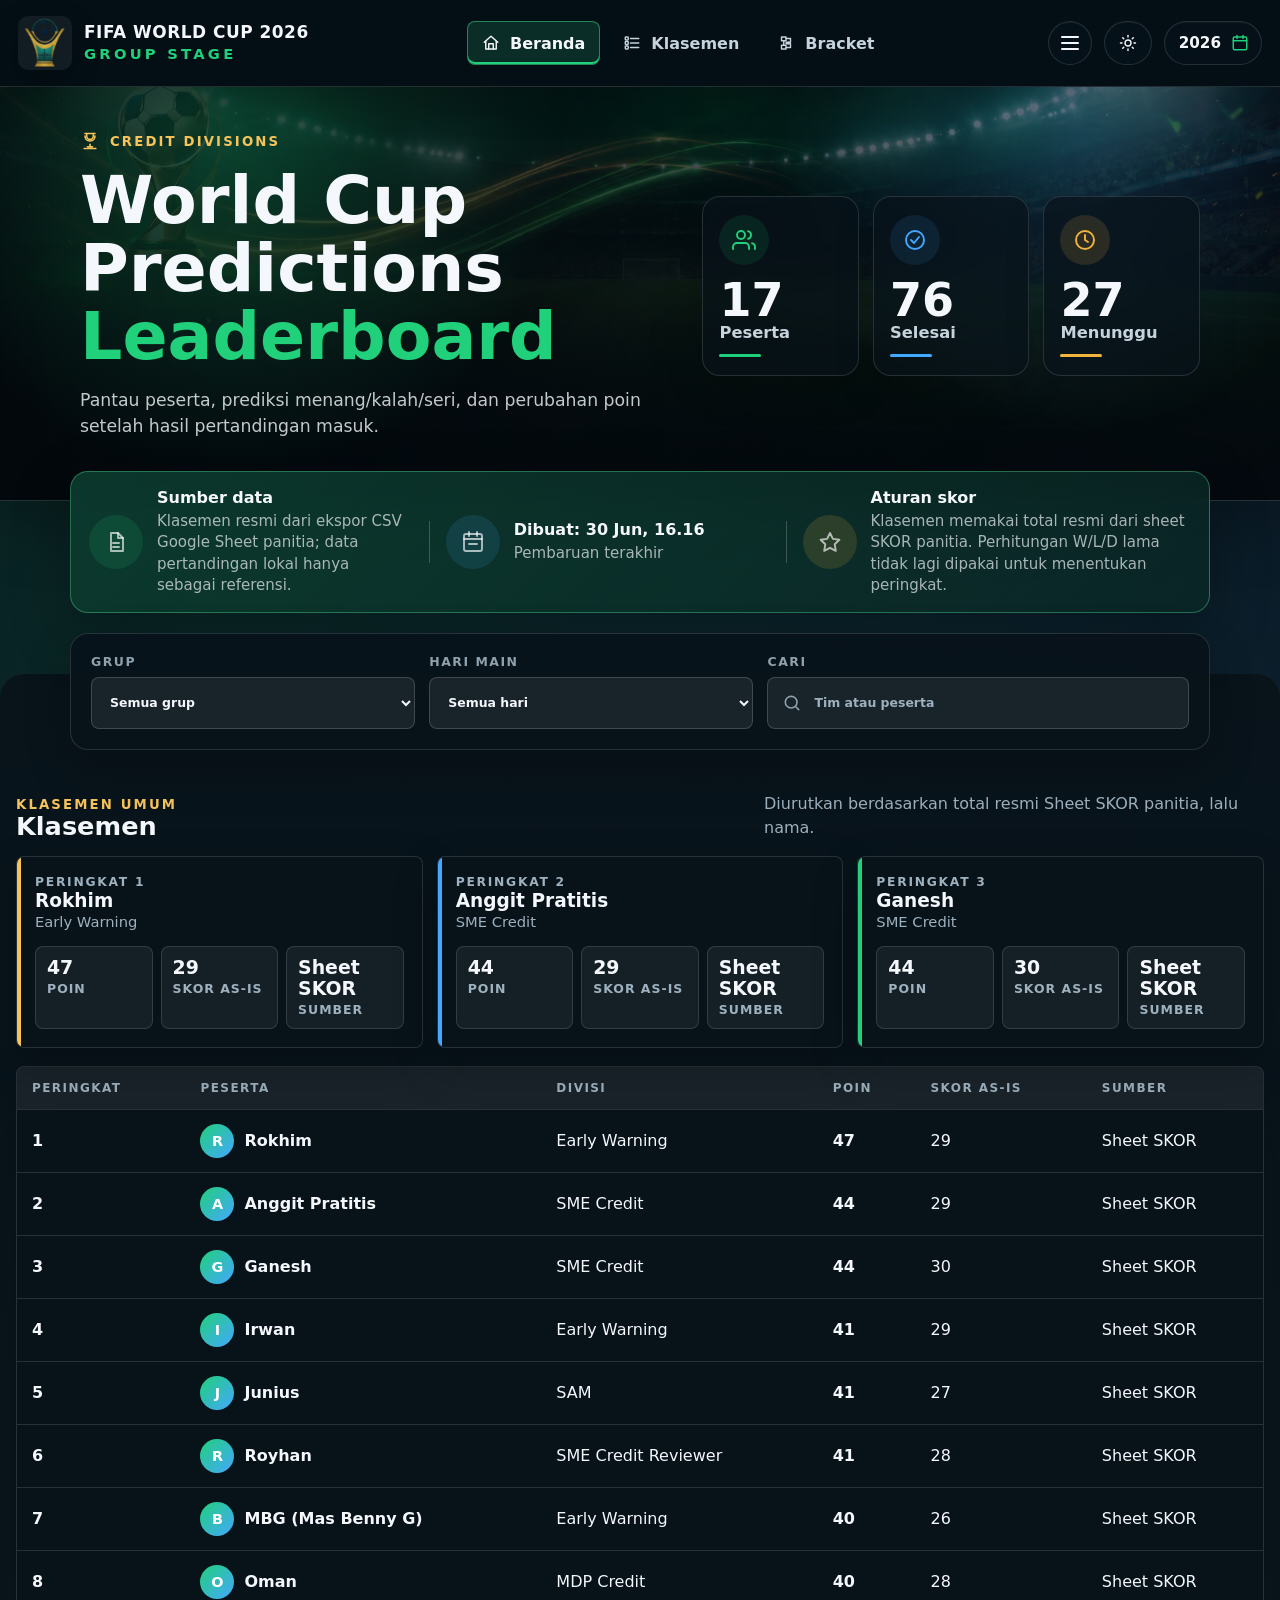
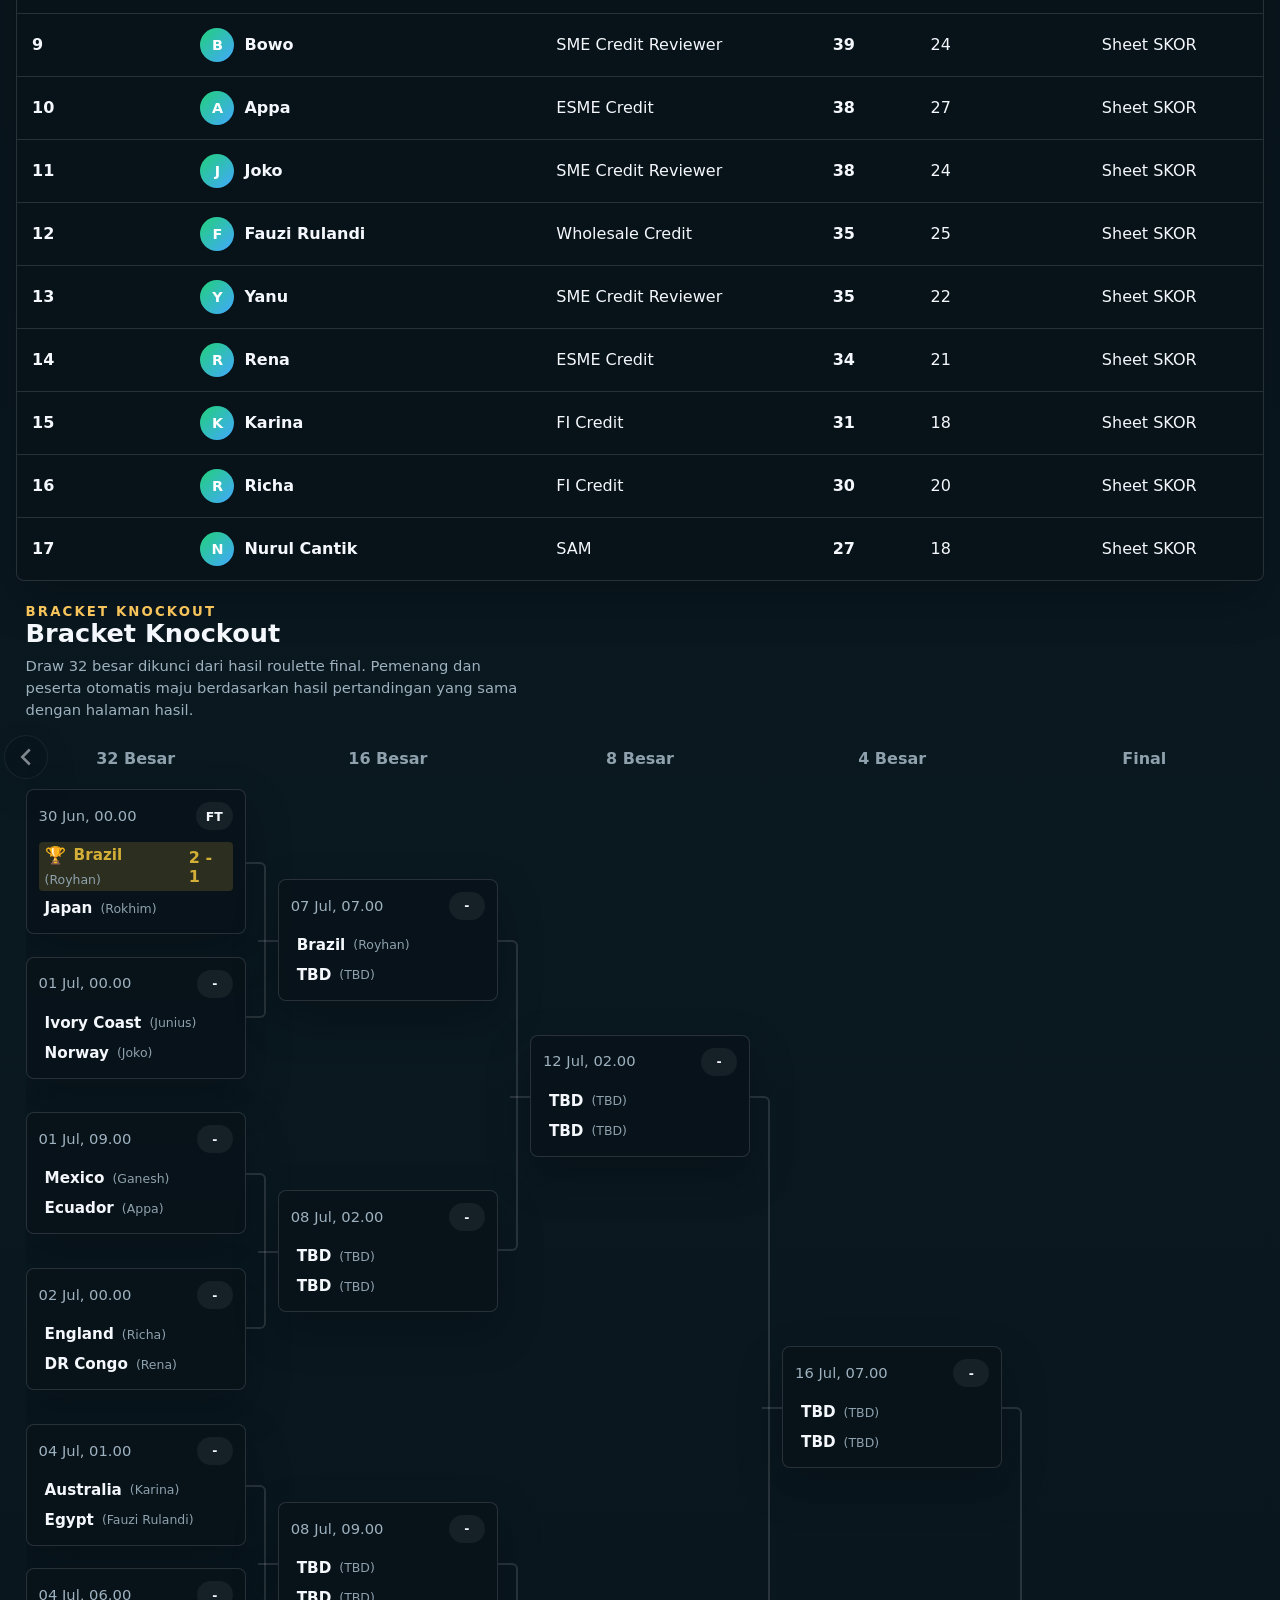
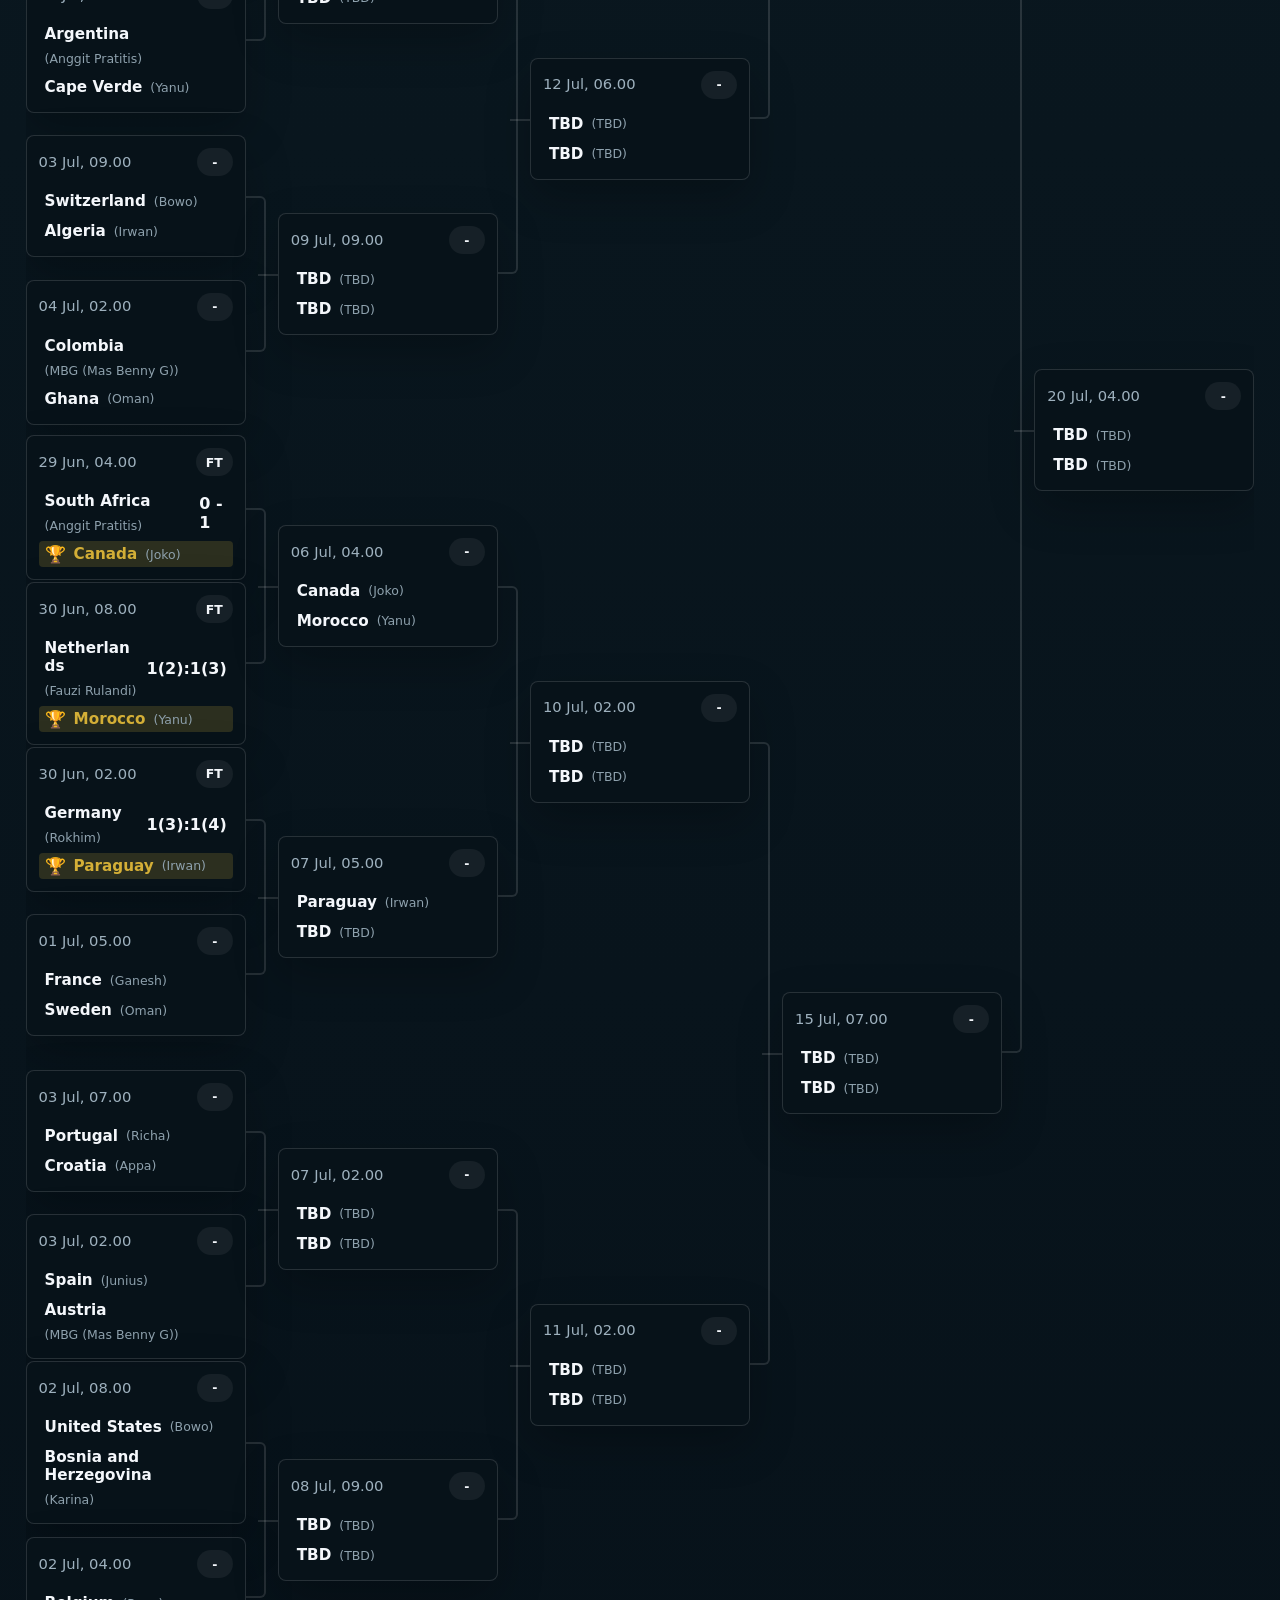
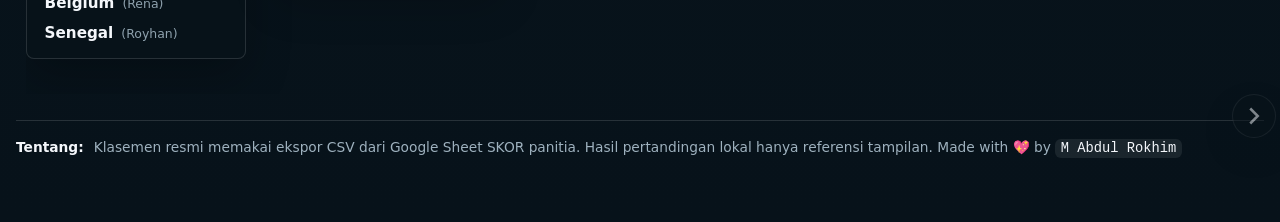
==== commit 072b338e: "feat: imobile bar nav" ====
--- a/site/index.html
+++ b/site/index.html
@@ -100,54 +100,88 @@
               <path d="M3 9h18"></path>
             </svg>
           </span>
-          <div class="nav-menu" id="secondaryNav" aria-label="Menu navigasi sekunder" hidden>
-            <button class="nav-button" type="button" data-nav="participants">
-              <span class="nav-icon" aria-hidden="true">
-                <svg viewBox="0 0 24 24" fill="none" stroke="currentColor" stroke-width="1.9" stroke-linecap="round"
-                  stroke-linejoin="round">
-                  <path d="M17 21v-2a4 4 0 0 0-4-4H5a4 4 0 0 0-4 4v2"></path>
-                  <circle cx="9" cy="7" r="4"></circle>
-                  <path d="M23 21v-2a4 4 0 0 0-3-3.87"></path>
-                  <path d="M16 3.13a4 4 0 0 1 0 7.75"></path>
-                </svg>
-              </span>
-              <span>Peserta</span>
-            </button>
-            <button class="nav-button" type="button" data-nav="draw">
-              <span class="nav-icon" aria-hidden="true">
-                <svg viewBox="0 0 24 24" fill="none" stroke="currentColor" stroke-width="1.9" stroke-linecap="round"
-                  stroke-linejoin="round">
-                  <circle cx="12" cy="12" r="9"></circle>
-                  <path d="M12 3v18"></path>
-                  <path d="M3 12h18"></path>
-                  <path d="m5.6 5.6 12.8 12.8"></path>
-                  <path d="m18.4 5.6-12.8 12.8"></path>
-                </svg>
-              </span>
-              <span>Undian</span>
-            </button>
-            <button class="nav-button" type="button" data-nav="matches">
-              <span class="nav-icon" aria-hidden="true">
-                <svg viewBox="0 0 24 24" fill="none" stroke="currentColor" stroke-width="1.9" stroke-linecap="round"
-                  stroke-linejoin="round">
-                  <rect x="3" y="3" width="18" height="18" rx="2"></rect>
-                  <path d="M3 12h18"></path>
-                  <circle cx="12" cy="12" r="3"></circle>
-                </svg>
-              </span>
-              <span>Pertandingan</span>
-            </button>
-            <button class="nav-button" type="button" data-nav="tentang">
-              <span class="nav-icon" aria-hidden="true">
-                <svg viewBox="0 0 24 24" fill="none" stroke="currentColor" stroke-width="1.9" stroke-linecap="round"
-                  stroke-linejoin="round">
-                  <circle cx="12" cy="12" r="10"></circle>
-                  <path d="M12 7v6l4 2"></path>
-                </svg>
-              </span>
-              <span>Tentang</span>
-            </button>
-          </div>
+        </div>
+
+        <div class="nav-menu" id="secondaryNav" aria-label="Menu navigasi">
+          <button class="nav-button" type="button" data-nav="beranda">
+            <span class="nav-icon" aria-hidden="true">
+              <svg viewBox="0 0 24 24" fill="none" stroke="currentColor" stroke-width="1.9" stroke-linecap="round"
+                stroke-linejoin="round">
+                <path d="m3 11 9-8 9 8"></path>
+                <path d="M5 10v10h14V10"></path>
+                <path d="M9 20v-7h6v7"></path>
+              </svg>
+            </span>
+            <span>Beranda</span>
+          </button>
+          <button class="nav-button" type="button" data-nav="leaderboard">
+            <span class="nav-icon" aria-hidden="true">
+              <svg viewBox="0 0 24 24" fill="none" stroke="currentColor" stroke-width="1.9" stroke-linecap="round"
+                stroke-linejoin="round">
+                <rect x="3" y="4" width="4" height="4" rx="1"></rect>
+                <rect x="3" y="10" width="4" height="4" rx="1"></rect>
+                <rect x="3" y="16" width="4" height="4" rx="1"></rect>
+                <path d="M10 6h11"></path>
+                <path d="M10 12h11"></path>
+                <path d="M10 18h11"></path>
+              </svg>
+            </span>
+            <span>Klasemen</span>
+          </button>
+          <button class="nav-button" type="button" data-nav="bracket" aria-label="Buka menu bracket knockout">
+            <span class="nav-icon" aria-hidden="true">
+              <svg viewBox="0 0 24 24" fill="none" stroke="currentColor" stroke-width="1.9" stroke-linecap="round" stroke-linejoin="round">
+                <path d="M6 4h6v5H6z"></path><path d="M12 6h6v5h-6"></path><path d="M6 15h6v5H6z"></path><path d="M12 13h6v5h-6"></path><path d="M9 9v6"></path><path d="M15 11v2"></path>
+              </svg>
+            </span>
+            <span>Bracket</span>
+          </button>
+          <button class="nav-button" type="button" data-nav="participants">
+            <span class="nav-icon" aria-hidden="true">
+              <svg viewBox="0 0 24 24" fill="none" stroke="currentColor" stroke-width="1.9" stroke-linecap="round"
+                stroke-linejoin="round">
+                <path d="M17 21v-2a4 4 0 0 0-4-4H5a4 4 0 0 0-4 4v2"></path>
+                <circle cx="9" cy="7" r="4"></circle>
+                <path d="M23 21v-2a4 4 0 0 0-3-3.87"></path>
+                <path d="M16 3.13a4 4 0 0 1 0 7.75"></path>
+              </svg>
+            </span>
+            <span>Peserta</span>
+          </button>
+          <button class="nav-button" type="button" data-nav="draw">
+            <span class="nav-icon" aria-hidden="true">
+              <svg viewBox="0 0 24 24" fill="none" stroke="currentColor" stroke-width="1.9" stroke-linecap="round"
+                stroke-linejoin="round">
+                <circle cx="12" cy="12" r="9"></circle>
+                <path d="M12 3v18"></path>
+                <path d="M3 12h18"></path>
+                <path d="m5.6 5.6 12.8 12.8"></path>
+                <path d="m18.4 5.6-12.8 12.8"></path>
+              </svg>
+            </span>
+            <span>Undian</span>
+          </button>
+          <button class="nav-button" type="button" data-nav="matches">
+            <span class="nav-icon" aria-hidden="true">
+              <svg viewBox="0 0 24 24" fill="none" stroke="currentColor" stroke-width="1.9" stroke-linecap="round"
+                stroke-linejoin="round">
+                <rect x="3" y="3" width="18" height="18" rx="2"></rect>
+                <path d="M3 12h18"></path>
+                <circle cx="12" cy="12" r="3"></circle>
+              </svg>
+            </span>
+            <span>Pertandingan</span>
+          </button>
+          <button class="nav-button" type="button" data-nav="tentang">
+            <span class="nav-icon" aria-hidden="true">
+              <svg viewBox="0 0 24 24" fill="none" stroke="currentColor" stroke-width="1.9" stroke-linecap="round"
+                stroke-linejoin="round">
+                <circle cx="12" cy="12" r="10"></circle>
+                <path d="M12 7v6l4 2"></path>
+              </svg>
+            </span>
+            <span>Tentang</span>
+          </button>
         </div>
       </div>
 
--- a/site/styles.css
+++ b/site/styles.css
@@ -2372,3 +2372,56 @@
     min-width: 244px;
   }
 }
+
+
+@media (max-width: 1100px) {
+  .topbar {
+    grid-template-columns: minmax(0, 1fr) auto;
+    grid-template-areas:
+      "brand actions"
+      "nav nav";
+  }
+
+  .brand {
+    grid-area: brand;
+  }
+
+  .header-actions {
+    grid-area: actions;
+    justify-self: end;
+  }
+
+  .primary-nav {
+    display: none;
+  }
+
+  .nav-menu {
+    grid-area: nav;
+    position: static;
+    top: auto;
+    right: auto;
+    width: 100%;
+    max-width: none;
+    margin-top: 2px;
+  }
+
+  body.nav-is-open .nav-menu {
+    display: grid;
+    gap: 6px;
+  }
+}
+
+@media (max-width: 620px) {
+  .topbar {
+    gap: 10px;
+  }
+
+  .nav-menu {
+    width: 100%;
+  }
+
+  .nav-button {
+    min-height: 42px;
+    padding: 0 12px;
+  }
+}
